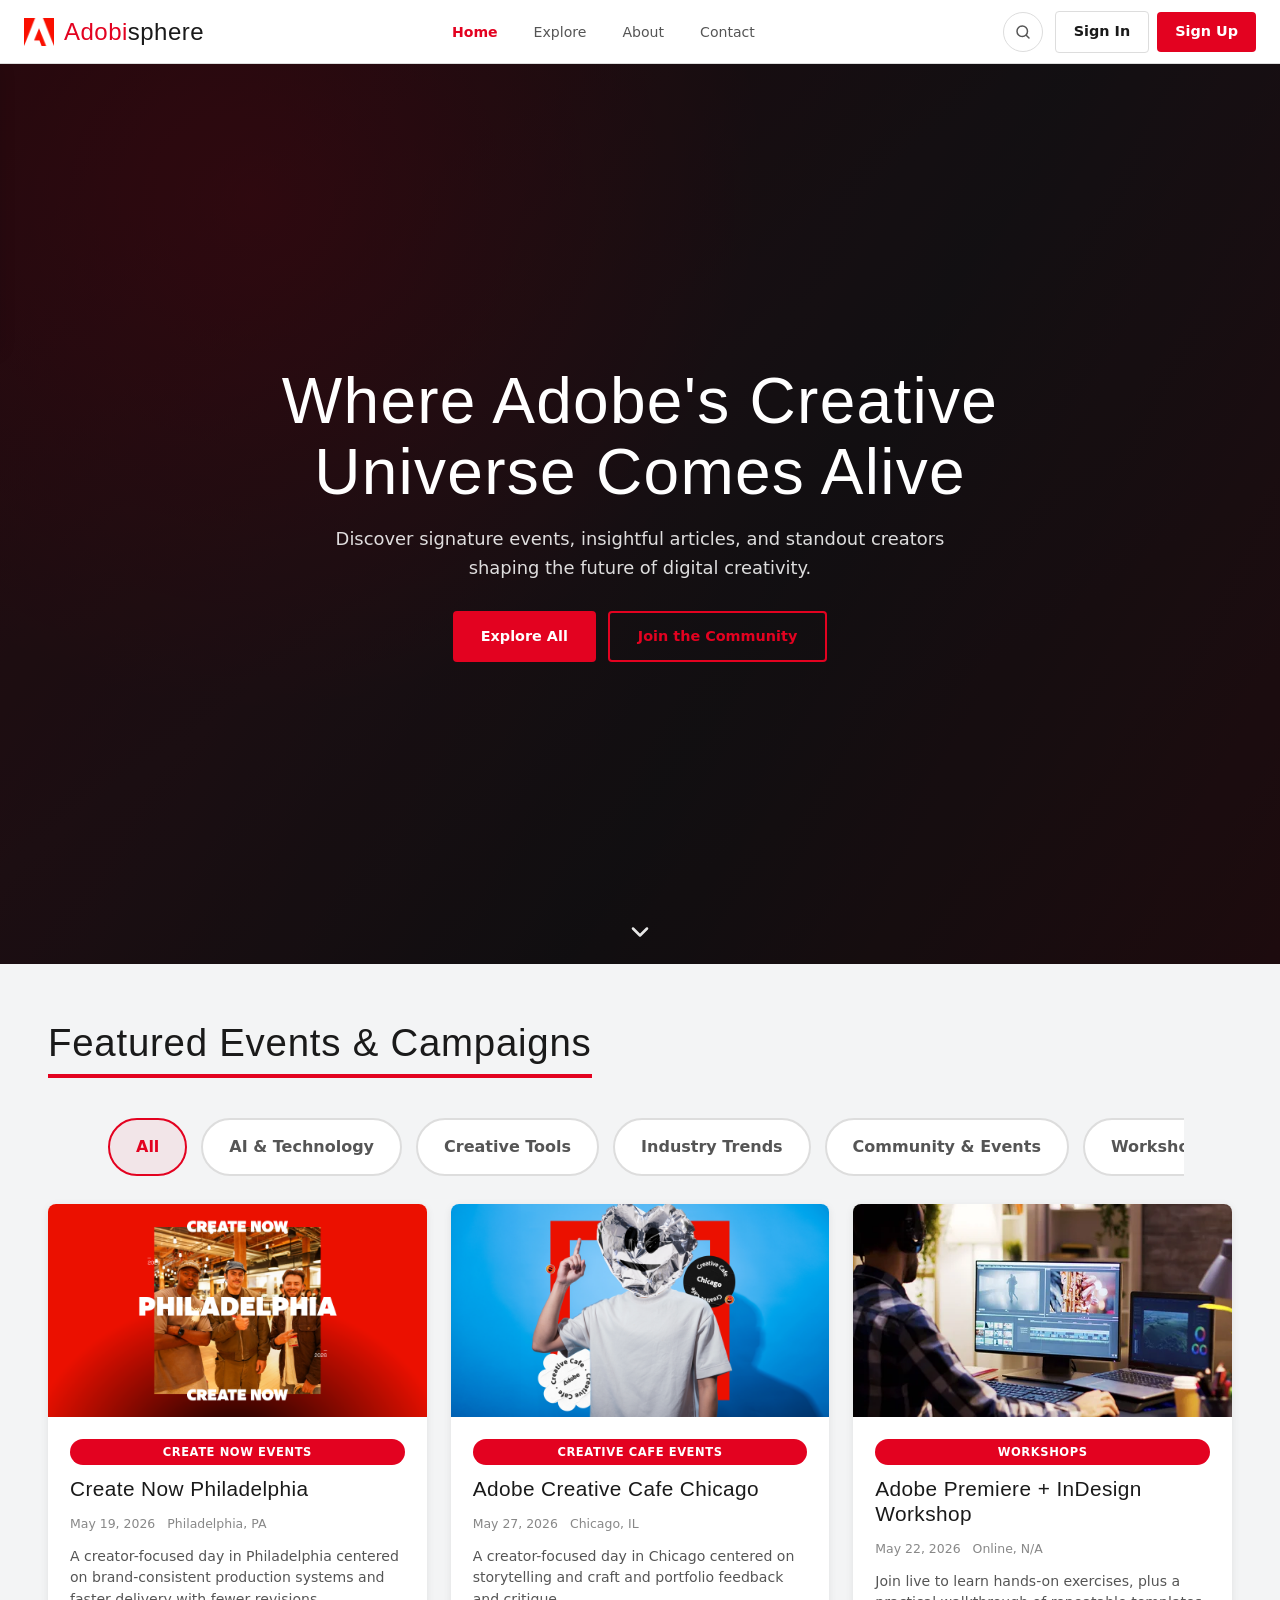
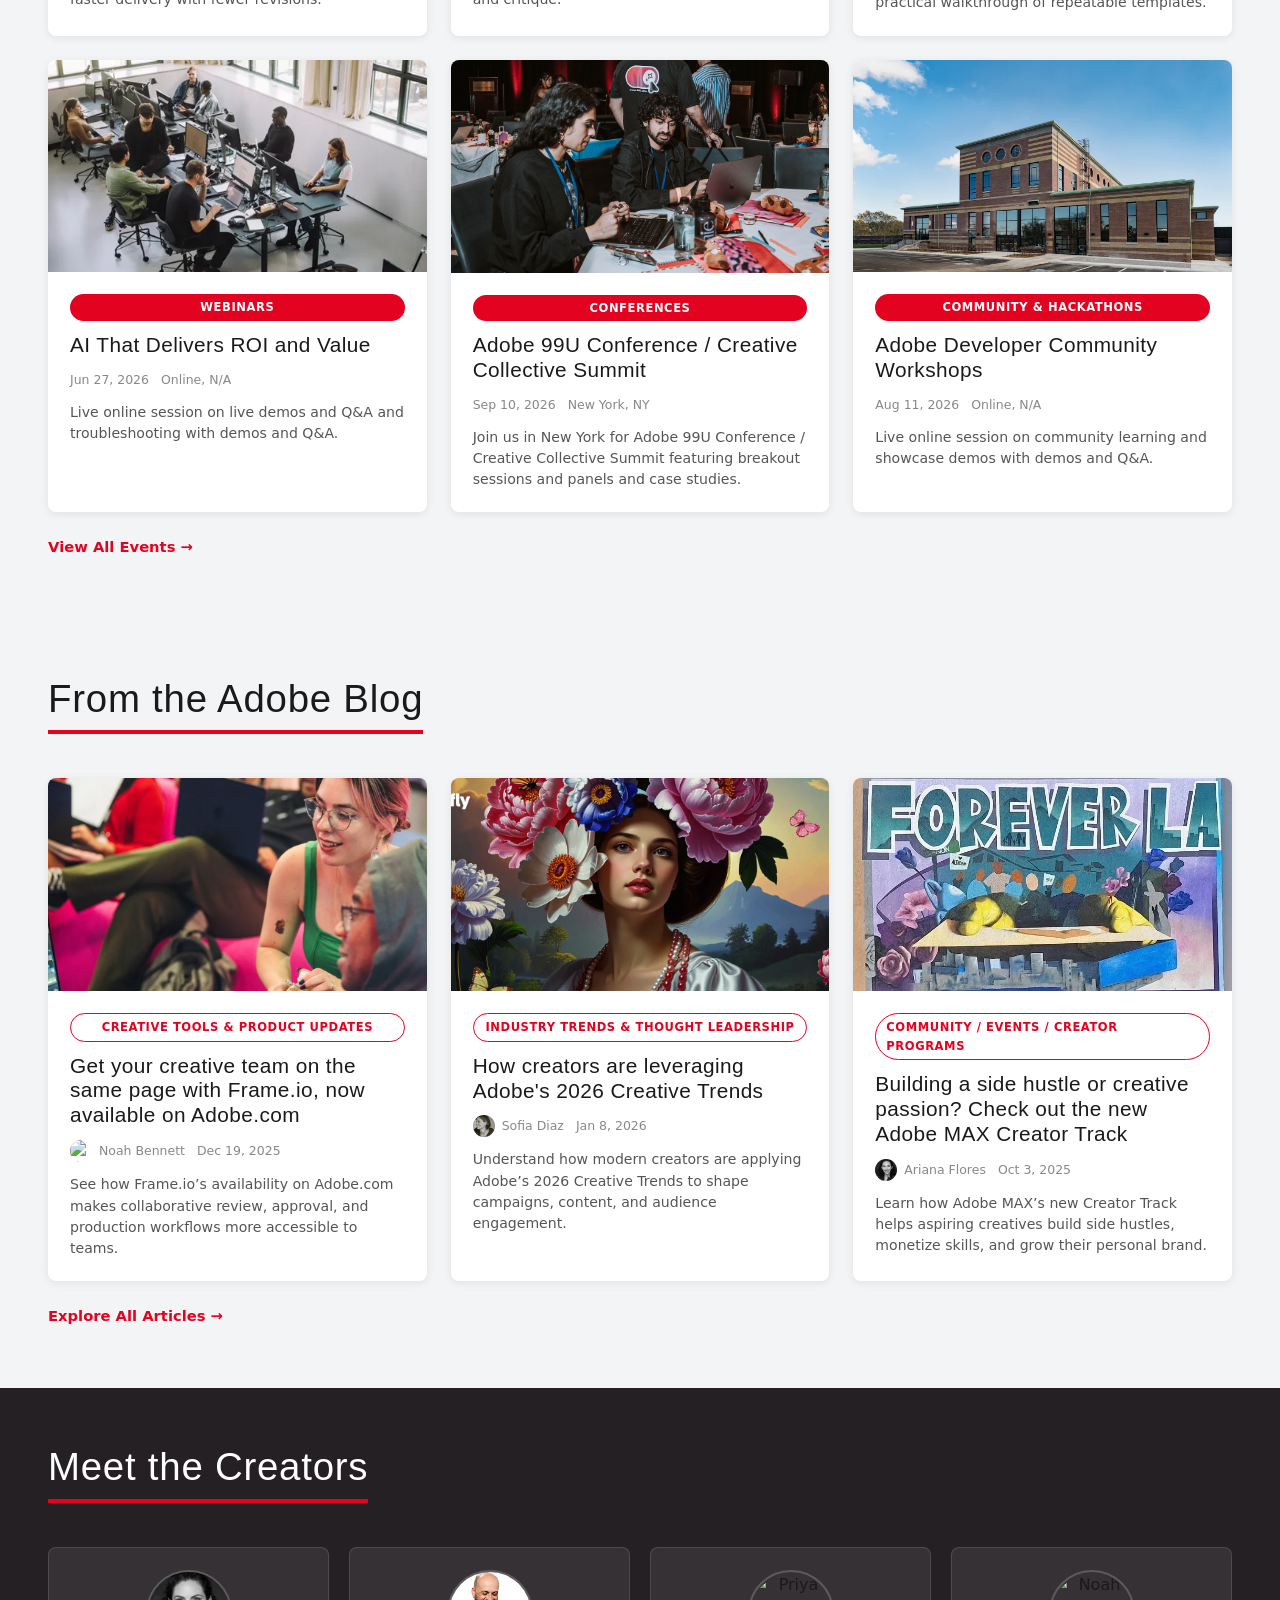
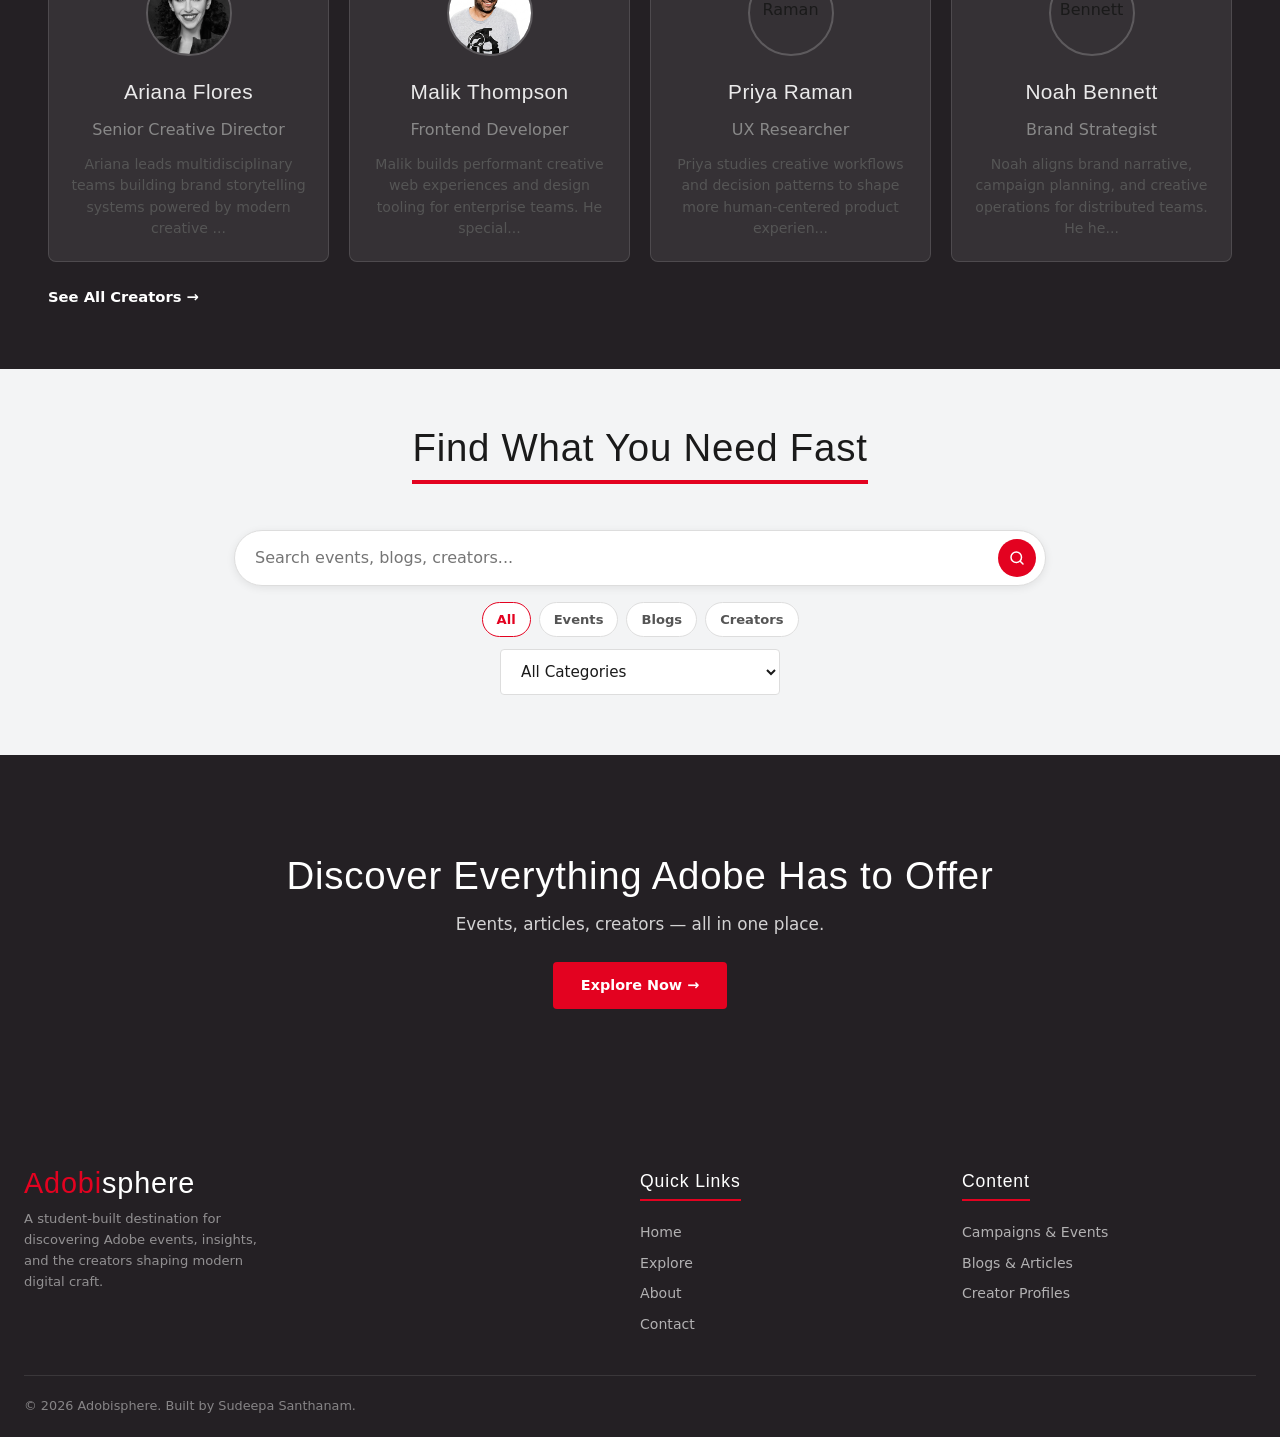
==== index.html @ 086d8c2f "Initial commit: add complete AdobiSphere project with all source files, assets, and configurations" ====
<!DOCTYPE html>
<html lang="en">
<head>
  <meta charset="UTF-8">
  <meta name="viewport" content="width=device-width, initial-scale=1.0">
  <meta name="description" content="Discover events, blogs, and creators across Adobe's creative ecosystem with Adobisphere.">
  <title>Adobisphere — Creative Experience Platform</title>
  <link rel="stylesheet" href="css/global.css">
  <link rel="stylesheet" href="css/navbar.css">
  <link rel="stylesheet" href="css/footer.css">
  <link rel="stylesheet" href="css/home.css">
</head>
<body>
  <div id="navbar-root"></div>

  <main>
    <section id="hero">
      <video class="hero__video" autoplay muted loop playsinline>
        <source src="assets/videos/home-hero-background.mp4" type="video/mp4">
      </video>
      <div class="hero__gradient" aria-hidden="true"></div>
      <div class="hero__overlay" aria-hidden="true"></div>
      <div class="hero__content container reveal">
        <h1>Where Adobe's Creative Universe Comes Alive</h1>
        <p>Discover signature events, insightful articles, and standout creators shaping the future of digital creativity.</p>
        <div class="hero__actions">
          <a class="btn btn-primary" href="/pages/explore.html">Explore All</a>
          <a class="btn btn-secondary" id="join-community-btn" href="/pages/signup.html">Join the Community</a>
        </div>
      </div>
      <a class="hero__scroll-indicator" href="#featured-events" aria-label="Scroll to featured events">
        <svg width="28" height="28" viewBox="0 0 24 24" fill="none" xmlns="http://www.w3.org/2000/svg" aria-hidden="true">
          <path d="M6 9L12 15L18 9" stroke="currentColor" stroke-width="2.2" stroke-linecap="round" stroke-linejoin="round"></path>
        </svg>
      </a>
    </section>

    <section id="featured-events" class="section reveal">
      <div class="container">
        <h2 class="section-heading">Featured Events & Campaigns</h2>
          <section id="category-filter" class="section reveal">
            <div class="container">
              <div class="category-marquee" role="region" aria-label="Category quick filter">
                <div class="category-marquee__track">
                  <div class="category-pills" role="tablist">
                    <button type="button" class="category-pill active" data-category="All">All</button>
                    <button type="button" class="category-pill" data-category="AI & Technology">AI & Technology</button>
                    <button type="button" class="category-pill" data-category="Creative Tools">Creative Tools</button>
                    <button type="button" class="category-pill" data-category="Industry Trends">Industry Trends</button>
                    <button type="button" class="category-pill" data-category="Community & Events">Community & Events</button>
                    <button type="button" class="category-pill" data-category="Workshops">Workshops</button>
                    <button type="button" class="category-pill" data-category="Webinars">Webinars</button>
                    <button type="button" class="category-pill" data-category="Conferences">Conferences</button>
                  </div>
                </div>
              </div>
            </div>
          </section>
        <div class="events-grid grid-3" id="featured-events-grid"></div>
        <div class="section-link-wrap">
          <a class="section-link" href="/pages/explore.html?tab=events">View All Events →</a>
        </div>
      </div>
    </section>

    <section id="featured-blogs" class="section reveal">
      <div class="container">
        <h2 class="section-heading">From the Adobe Blog</h2>
        <div class="blogs-grid grid-3" id="featured-blogs-grid"></div>
        <div class="section-link-wrap">
          <a class="section-link" href="/pages/explore.html?tab=blogs">Explore All Articles →</a>
        </div>
      </div>
    </section>

    <section id="featured-creators" class="section reveal">
      <div class="container">
        <h2 class="section-heading">Meet the Creators</h2>
        <div class="creators-grid grid-4" id="featured-creators-grid"></div>
        <div class="section-link-wrap">
          <a class="section-link" href="/pages/explore.html?tab=creators">See All Creators →</a>
        </div>
      </div>
    </section>

    <section id="search-section" class="section reveal">
      <div class="container search-section__inner">
        <h2 class="section-heading">Find What You Need Fast</h2>
        <div class="search-input-wrap">
          <input type="text" id="home-search" class="form-input" placeholder="Search events, blogs, creators..." aria-label="Search events blogs creators">
          <button type="button" id="home-search-btn" class="search-submit" aria-label="Search">
            <svg width="18" height="18" viewBox="0 0 24 24" fill="none" xmlns="http://www.w3.org/2000/svg" aria-hidden="true">
              <circle cx="11" cy="11" r="7" stroke="currentColor" stroke-width="2"></circle>
              <path d="M20 20L16.65 16.65" stroke="currentColor" stroke-width="2" stroke-linecap="round"></path>
            </svg>
          </button>
        </div>
        <div class="search-filters" role="group" aria-label="Search type filter">
          <button type="button" class="search-chip active" data-type="all">All</button>
          <button type="button" class="search-chip" data-type="events">Events</button>
          <button type="button" class="search-chip" data-type="blogs">Blogs</button>
          <button type="button" class="search-chip" data-type="creators">Creators</button>
        </div>
        <div class="search-category-wrap">
          <label for="home-category" class="sr-only">Category</label>
          <select id="home-category" class="form-input">
            <option value="">All Categories</option>
            <option value="AI & Technology">AI & Technology</option>
            <option value="Creative Tools">Creative Tools</option>
            <option value="Industry Trends">Industry Trends</option>
            <option value="Community & Events">Community & Events</option>
            <option value="Workshops">Workshops</option>
            <option value="Webinars">Webinars</option>
            <option value="Conferences">Conferences</option>
          </select>
        </div>
      </div>
    </section>

    <section id="cta-banner" class="reveal">
      <div class="container cta-banner__inner">
        <h2>Discover Everything Adobe Has to Offer</h2>
        <p>Events, articles, creators — all in one place.</p>
        <a class="btn btn-primary" href="/pages/explore.html">Explore Now →</a>
      </div>
    </section>
  </main>

  <div id="footer-root"></div>

  <div id="toast-container"></div>

  <script src="js/utils.js"></script>
  <script src="js/storage.js"></script>
  <script src="js/router.js"></script>
  <script src="js/auth.js"></script>
  <script src="js/navbar.js"></script>
  <script src="js/partials.js"></script>
  <script src="js/home.js"></script>
</body>
</html>
---- css/global.css ----
:root {
  --red-primary: #E30220;
  --red-deep: #BF0000;
  --bg-dark: #242024;
  --neutral-light: #DDDDDD;
  --bg-off-white: #F3F4F5;
  --white: #FFFFFF;
  --text-primary: #1A1A1A;
  --text-secondary: #555555;
  --text-muted: #888888;
  --shadow-sm: 0 2px 8px rgba(0, 0, 0, 0.08);
  --shadow-md: 0 4px 16px rgba(0, 0, 0, 0.12);
  --shadow-lg: 0 8px 32px rgba(0, 0, 0, 0.18);
  --radius-sm: 4px;
  --radius-md: 8px;
  --radius-lg: 16px;
  --radius-full: 9999px;
  --transition-fast: 150ms ease;
  --transition-base: 200ms ease;
  --transition-slow: 350ms ease;
  --max-width: 1280px;
  --section-padding: 60px 24px;
  --font-sans: system-ui, -apple-system, "Segoe UI", Roboto, Arial, "Noto Sans", "Helvetica Neue", sans-serif;
  --font-display: Impact, Haettenschweiler, "Arial Narrow Bold", "Segoe UI", Arial, sans-serif;
}

*,
*::before,
*::after {
  box-sizing: border-box;
}

* {
  margin: 0;
  padding: 0;
}

html,
body {
  min-height: 100%;
}

html {
  -webkit-text-size-adjust: 100%;
  text-size-adjust: 100%;
  scroll-behavior: smooth;
}

body {
  font-family: var(--font-sans);
  font-size: 16px;
  line-height: 1.6;
  color: var(--text-primary);
  background: var(--bg-off-white);
  text-rendering: optimizeLegibility;
  -webkit-font-smoothing: antialiased;
  -moz-osx-font-smoothing: grayscale;
  animation: pageReveal 0.4s ease-out 0.1s both;
}

@keyframes pageReveal {
  from { opacity: 0; }
  to   { opacity: 1; }
}

#navbar-root:empty,
#footer-root:empty {
  min-height: 0;
  overflow: hidden;
}

img,
picture,
video,
canvas,
svg {
  display: block;
  max-width: 100%;
}

img {
  height: auto;
}

input,
button,
textarea,
select {
  font: inherit;
  color: inherit;
}

button {
  background: none;
}

a {
  color: inherit;
  text-decoration: none;
}

ul,
ol {
  list-style: none;
}

table {
  border-collapse: collapse;
  border-spacing: 0;
}

h1,
h2,
h3,
h4,
h5,
h6 {
  font-family: var(--font-display);
  letter-spacing: 0.02em;
  line-height: 1.1;
  font-weight: 400;
}

h1 {
  font-size: clamp(2.5rem, 5vw, 4.5rem);
}

h2 {
  font-size: clamp(1.8rem, 3vw, 2.8rem);
}

h3 {
  font-size: clamp(1.3rem, 2vw, 1.8rem);
}

h4 {
  font-size: 1.2rem;
}

p {
  font-family: var(--font-sans);
}

.container {
  width: 100%;
  max-width: var(--max-width);
  margin-left: auto;
  margin-right: auto;
  padding-left: 24px;
  padding-right: 24px;
}

.section {
  padding: var(--section-padding);
}

.section-heading {
  display: inline-block;
  margin-bottom: 28px;
  padding-bottom: 12px;
  border-bottom: 4px solid var(--red-primary);
  line-height: 1;
}

.section-heading::after {
  content: "";
  display: block;
  width: 48px;
  height: 0;
}

.sr-only {
  position: absolute;
  width: 1px;
  height: 1px;
  padding: 0;
  margin: -1px;
  overflow: hidden;
  clip: rect(0, 0, 0, 0);
  white-space: nowrap;
  border: 0;
}

.text-red {
  color: var(--red-primary);
}

.text-muted {
  color: var(--text-muted);
}

.badge {
  display: inline-flex;
  align-items: center;
  justify-content: center;
  font-family: var(--font-sans);
  font-size: 0.72rem;
  font-weight: 600;
  letter-spacing: 0.05em;
  text-transform: uppercase;
  padding: 4px 10px;
  border-radius: var(--radius-full);
  background: var(--red-primary);
  color: var(--white);
}

.badge--outline {
  background: transparent;
  color: var(--red-primary);
  border: 1.5px solid var(--red-primary);
}

.blog-author-inline {
  display: inline-flex;
  align-items: center;
  gap: 7px;
}

.blog-author-inline img {
  width: 22px;
  height: 22px;
  border-radius: var(--radius-full);
  object-fit: cover;
  flex-shrink: 0;
}

.btn {
  display: inline-flex;
  align-items: center;
  gap: 8px;
  padding: 12px 28px;
  border-radius: var(--radius-sm);
  font-family: var(--font-sans);
  font-size: 0.9rem;
  font-weight: 600;
  cursor: pointer;
  transition: var(--transition-base);
  border: none;
  text-decoration: none;
  white-space: nowrap;
}

.btn-primary {
  background: var(--red-primary);
  color: var(--white);
}

.btn-primary:hover,
.btn-primary:focus-visible {
  background: var(--red-deep);
  transform: translateY(-1px);
}

.btn-secondary {
  background: transparent;
  color: var(--red-primary);
  border: 2px solid var(--red-primary);
}

.btn-secondary:hover,
.btn-secondary:focus-visible {
  background: var(--red-primary);
  color: var(--white);
}

.btn-ghost {
  background: transparent;
  color: var(--text-primary);
  border: 1.5px solid var(--neutral-light);
}

.btn-ghost:hover,
.btn-ghost:focus-visible {
  border-color: var(--red-primary);
  color: var(--red-primary);
}

.btn-dark {
  background: var(--bg-dark);
  color: var(--white);
}

.btn-dark:hover,
.btn-dark:focus-visible {
  background: #333;
}

.card {
  background: var(--white);
  border-radius: var(--radius-md);
  box-shadow: var(--shadow-sm);
  overflow: hidden;
  transition: var(--transition-base);
  display: flex;
  flex-direction: column;
  height: 100%;
  cursor: pointer;
  position: relative;
}

.card:hover {
  box-shadow: var(--shadow-md);
  transform: translateY(-4px);
}

.card__full-link {
  position: absolute;
  inset: 0;
  z-index: 1;
}

.card__body {
  position: relative;
  z-index: 2;
  pointer-events: none;
}

.card__body a,
.card__body button,
.card__body input,
.card__body select,
.card__body textarea {
  pointer-events: auto;
}

.card__image {
  position: relative;
  z-index: 0;
}

.card__image {
  width: 100%;
  aspect-ratio: 16 / 9;
  object-fit: cover;
  display: block;
}

.card__body {
  padding: 22px;
  display: flex;
  flex-direction: column;
  flex: 1;
  gap: 12px;
}

.card__body p {
  margin: 0;
}

.card__title {
  font-family: var(--font-display);
  font-size: 1.3rem;
  color: var(--text-primary);
  margin: 0;
  line-height: 1.2;
}

.card__excerpt {
  font-size: 0.88rem;
  color: var(--text-secondary);
  line-height: 1.5;
  margin: 0;
}

.card__meta {
  display: flex;
  gap: 12px;
  row-gap: 4px;
  flex-wrap: wrap;
  align-items: center;
  font-size: 0.78rem;
  color: var(--text-muted);
  margin: 0;
}

.card__cta {
  margin-top: auto;
  align-self: flex-start;
  display: inline-flex;
}

.card__actions {
  position: relative;
  z-index: 10;
  pointer-events: auto;
  margin-top: auto;
  padding-top: 12px;
  display: flex;
  gap: 10px;
  flex-wrap: wrap;
}

.creator-card {
  text-align: center;
}

.creator-avatar {
  width: 84px;
  height: 84px;
  border-radius: var(--radius-full);
  object-fit: cover;
  margin: 0 auto 10px;
  display: block;
}

.creator-card .card__cta {
  align-self: center;
}

.empty-state {
  grid-column: 1 / -1;
  text-align: center;
  background: var(--white);
  border-radius: var(--radius-md);
  border: 1px solid var(--neutral-light);
  padding: 32px 20px;
  color: var(--text-secondary);
}

.grid-3 {
  display: grid;
  grid-template-columns: repeat(3, minmax(0, 1fr));
  gap: 24px;
}

.grid-2 {
  display: grid;
  grid-template-columns: repeat(2, minmax(0, 1fr));
  gap: 24px;
}

.grid-4 {
  display: grid;
  grid-template-columns: repeat(4, minmax(0, 1fr));
  gap: 20px;
}

.login-wrapper,
.signup-wrapper {
  max-width: 600px;
  margin: 0 auto;
  padding: 60px 24px;
}

.login-brand-header,
.signup-brand-header {
  text-align: center;
  margin-bottom: 40px;
}

.brand-wordmark {
  font-family: var(--font-display);
  font-size: 2.1rem;
  letter-spacing: 0.02em;
  margin-bottom: 14px;
}

.brand-adobe {
  color: var(--red-primary);
  margin-right: 6px;
}

.brand-ecosystem {
  color: var(--text-primary);
}

.login-brand-header h1,
.signup-brand-header h1 {
  font-family: var(--font-display);
  font-size: 2.8rem;
  text-align: center;
  margin-bottom: 8px;
}

#login-form,
#signup-form {
  background: var(--white);
  border-radius: var(--radius-lg);
  border: 1px solid var(--neutral-light);
  box-shadow: var(--shadow-sm);
  padding: 30px;
}

.login-wrapper .form-group,
.signup-wrapper .form-group {
  margin-bottom: 16px;
}

.password-wrap {
  position: relative;
}

.password-wrap .form-input {
  padding-right: 44px;
}

input[type="password"]::-ms-reveal,
input[type="password"]::-ms-clear {
  display: none;
}

#toggle-password,
.toggle-password {
  position: absolute;
  right: 12px;
  top: 42px;
  transform: translateY(-50%);
  background: none;
  border: none;
  cursor: pointer;
  color: var(--text-muted);
  padding: 0;
}

#toggle-password:hover,
.toggle-password:hover {
  color: var(--red-primary);
}

#login-error,
#signup-error {
  display: none;
  padding: 12px 16px;
  background: #fef2f2;
  border: 1px solid #fca5a5;
  color: #dc2626;
  border-radius: var(--radius-sm);
  font-size: 0.88rem;
  margin-bottom: 16px;
}

#login-form .form-input.error,
#signup-form .form-input.error {
  border-color: #dc2626;
  box-shadow: 0 0 0 3px rgba(220, 38, 38, 0.12);
}

.login-bottom-link,
.signup-bottom-link {
  font-size: 0.88rem;
  text-align: center;
  margin-top: 20px;
  color: var(--text-secondary);
}

.login-bottom-link a,
.signup-bottom-link a {
  color: var(--red-primary);
  font-weight: 600;
  text-decoration: none;
}

#login-loading,
#signup-loading {
  position: fixed;
  inset: 0;
  background: rgba(255, 255, 255, 0.7);
  display: none;
  align-items: center;
  justify-content: center;
  z-index: 9999;
}

.spinner {
  width: 48px;
  height: 48px;
  border: 4px solid #f3f4f6;
  border-top: 4px solid var(--red-primary);
  border-radius: 50%;
  animation: spin 0.9s linear infinite;
}

@keyframes spin {
  to {
    transform: rotate(360deg);
  }
}

.form-group {
  margin-bottom: 20px;
}

.form-label {
  display: block;
  font-size: 0.88rem;
  font-weight: 600;
  color: var(--text-primary);
  margin-bottom: 6px;
}

.form-input {
  width: 100%;
  padding: 12px 16px;
  border: 1.5px solid var(--neutral-light);
  border-radius: var(--radius-sm);
  font-family: var(--font-sans);
  font-size: 0.95rem;
  background: var(--white);
  transition: border-color var(--transition-fast);
  outline: none;
}

.form-input:focus {
  border-color: var(--red-primary);
  box-shadow: 0 0 0 3px rgba(227, 2, 32, 0.1);
}

.form-input.error {
  border-color: #dc2626;
}

.form-error {
  display: block;
  font-size: 0.8rem;
  color: #dc2626;
  margin-top: 4px;
}

.form-success {
  font-size: 0.8rem;
  color: #16a34a;
  margin-top: 4px;
}

#toast-container {
  position: fixed;
  bottom: 24px;
  right: 24px;
  z-index: 9999;
  display: flex;
  flex-direction: column;
  align-items: flex-end;
  gap: 12px;
  pointer-events: none;
}

.toast {
  position: relative;
  padding: 14px 20px;
  border-radius: var(--radius-md);
  font-size: 0.9rem;
  font-weight: 500;
  box-shadow: var(--shadow-lg);
  opacity: 0;
  transform: translateY(20px);
  transition: all 300ms ease;
  pointer-events: auto;
  max-width: 360px;
}

.toast.show {
  opacity: 1;
  transform: translateY(0);
  pointer-events: auto;
}

.toast-success {
  background: #16a34a;
  color: var(--white);
}

.toast-error {
  background: #dc2626;
  color: var(--white);
}

.toast-info {
  background: var(--bg-dark);
  color: var(--white);
}

.modal-overlay {
  position: fixed;
  inset: 0;
  background: rgba(0, 0, 0, 0.6);
  z-index: 1000;
  display: flex;
  align-items: center;
  justify-content: center;
  opacity: 0;
  pointer-events: none;
  transition: opacity var(--transition-base);
}

.modal-overlay.open {
  opacity: 1;
  pointer-events: auto;
}

.modal-box {
  position: relative;
  background: var(--white);
  border-radius: var(--radius-lg);
  padding: 40px;
  max-width: 540px;
  width: 90%;
  max-height: 90vh;
  overflow-y: auto;
  transform: translateY(30px);
  transition: transform var(--transition-base);
}

.modal-overlay.open .modal-box {
  transform: translateY(0);
}

.modal-close {
  position: absolute;
  top: 16px;
  right: 16px;
  background: none;
  border: none;
  font-size: 1.5rem;
  cursor: pointer;
  color: var(--text-muted);
}

::-webkit-scrollbar {
  width: 4px;
  height: 4px;
}

::-webkit-scrollbar-track {
  background: transparent;
}

::-webkit-scrollbar-thumb {
  background: var(--red-primary);
  border-radius: var(--radius-full);
}

::selection {
  background: var(--red-primary);
  color: var(--white);
}

@keyframes fadeInUp {
  from {
    opacity: 0;
    transform: translateY(24px);
  }

  to {
    opacity: 1;
    transform: translateY(0);
  }
}

@keyframes fadeIn {
  from {
    opacity: 0;
  }

  to {
    opacity: 1;
  }
}

@keyframes pulse {

  0%,
  100% {
    transform: scale(1);
  }

  50% {
    transform: scale(1.08);
  }
}

.animate-fadeInUp {
  animation: fadeInUp 0.5s ease forwards;
}

.animate-fadeIn {
  animation: fadeIn 0.4s ease forwards;
}

.reveal {
  opacity: 0;
  transform: translateY(16px);
  transition: opacity 0.4s ease, transform 0.4s ease;
}

.reveal.visible {
  opacity: 1;
  transform: none;
}

@media (max-width: 768px) {
  .section {
    padding: 10px 20px;
  }

  .container {
    padding-left: 20px;
    padding-right: 20px;
  }

  .grid-3,
  .grid-4,
  .grid-2 {
    grid-template-columns: repeat(2, minmax(0, 1fr));
  }

  .modal-box {
    padding: 28px;
  }
}

@media (max-width: 480px) {

  .grid-3,
  .grid-4,
  .grid-2 {
    grid-template-columns: 1fr;
  }

  .btn {
    padding: 11px 20px;
  }

  #toast-container {
    left: 16px;
    right: 16px;
    bottom: 16px;
    align-items: stretch;
  }

  .toast {
    max-width: none;
  }
}

img[src=" "],
img:not([src]) {
  color: transparent;
  background-color: var(--neutral-light);
  position: relative;
  min-height: 120px;
  width: 100%;
}

img[src=""]::before,
img:not([src])::before {
  content: " ";
  position: absolute;
  inset: 0;
  background-color: var(--neutral-light);
}

.creator-avatar[src=""],
.creator-avatar:not([src]) {
  border-radius: var(--radius-full);
}
---- css/navbar.css ----
.navbar {
  position: fixed;
  top: 0;
  left: 0;
  right: 0;
  width: 100%;
  z-index: 900;
  height: 64px;
  background: var(--white);
  border-bottom: 1px solid var(--neutral-light);
  transition: box-shadow var(--transition-base);
}

#navbar-root {
  height: 64px;
}

.navbar.scrolled {
  box-shadow: var(--shadow-sm);
}

.navbar__inner {
  width: 100%;
  max-width: var(--max-width);
  height: 64px;
  margin: 0 auto;
  padding: 0 24px;
  display: flex;
  align-items: center;
  justify-content: space-between;
  gap: 20px;
}

.navbar__logo {
  display: inline-flex;
  align-items: center;
  gap: 10px;
  white-space: nowrap;
  color: var(--text-primary);
  font-family: var(--font-display);
  font-size: 1.5rem;
  letter-spacing: 0.02em;
  text-decoration: none;
}

.navbar__logo img {
  width: 30px;
  height: 30px;
  object-fit: contain;
}

.navbar__logo .adobe {
  color: var(--red-primary);
}

.navbar__links {
  display: inline-flex;
  align-items: center;
  justify-content: center;
  gap: 4px;
  flex: 1;
}

.navbar__links a {
  display: inline-flex;
  align-items: center;
  justify-content: center;
  padding: 8px 16px;
  border-radius: var(--radius-sm);
  font-family: var(--font-sans);
  font-size: 0.88rem;
  font-weight: 500;
  color: var(--text-secondary);
  text-decoration: none;
  transition: color var(--transition-fast), background var(--transition-fast);
}

.navbar__links a:hover {
  color: var(--red-primary);
}

.navbar__links a.active,
.navbar__links a[aria-current="page"] {
  color: var(--red-primary);
  font-weight: 700;
}

.navbar__actions {
  display: inline-flex;
  align-items: center;
  justify-content: flex-end;
  gap: 12px;
  position: relative;
}

.navbar__search-btn {
  width: 40px;
  height: 40px;
  border-radius: var(--radius-full);
  border: 1.5px solid var(--neutral-light);
  display: inline-flex;
  align-items: center;
  justify-content: center;
  color: var(--text-secondary);
  background: var(--white);
  cursor: pointer;
  transition: border-color var(--transition-fast), color var(--transition-fast);
}

.navbar__search-btn:hover {
  border-color: var(--red-primary);
  color: var(--red-primary);
}

.navbar__auth {
  display: inline-flex;
  align-items: center;
  gap: 8px;
}

.navbar__auth .btn-ghost,
.navbar__auth .btn-primary {
  padding: 8px 18px;
}

.navbar__user {
  position: relative;
}

.navbar__avatar {
  width: 36px;
  height: 36px;
  border-radius: var(--radius-full);
  object-fit: cover;
  cursor: pointer;
  border: 2px solid transparent;
  transition: border-color var(--transition-fast);
}

.navbar__avatar:hover {
  border-color: var(--red-primary);
}

.navbar__dropdown {
  position: absolute;
  top: 48px;
  right: 0;
  min-width: 180px;
  padding: 8px 0;
  background: var(--white);
  border-radius: var(--radius-md);
  box-shadow: var(--shadow-md);
  display: none;
}

.navbar__dropdown.open {
  display: block;
}

.navbar__dropdown a {
  display: block;
  padding: 10px 16px;
  font-size: 0.88rem;
  color: var(--text-primary);
  text-decoration: none;
  transition: background var(--transition-fast), color var(--transition-fast);
}

.navbar__dropdown a:hover {
  background: var(--bg-off-white);
  color: var(--red-primary);
}

.navbar__toggle {
  width: 28px;
  height: 28px;
  position: relative;
  display: none;
  border: 0;
  background: transparent;
  color: var(--text-primary);
  cursor: pointer;
}

.navbar__toggle span,
.navbar__toggle::before,
.navbar__toggle::after {
  content: "";
  position: absolute;
  left: 3px;
  width: 22px;
  height: 2px;
  background: currentColor;
  border-radius: 2px;
  transition: transform var(--transition-base), opacity var(--transition-base), top var(--transition-base);
}

.navbar__toggle span {
  top: 13px;
}

.navbar__toggle::before {
  top: 7px;
}

.navbar__toggle::after {
  top: 19px;
}

.navbar__toggle.open span {
  opacity: 0;
}

.navbar__toggle.open::before {
  top: 13px;
  transform: rotate(45deg);
}

.navbar__toggle.open::after {
  top: 13px;
  transform: rotate(-45deg);
}

.navbar__drawer {
  position: fixed;
  top: 64px;
  left: 0;
  width: 100%;
  background: var(--white);
  padding: 16px 24px;
  box-shadow: var(--shadow-md);
  transform: translateX(-100%);
  transition: transform 300ms ease;
  z-index: 899;
}

.navbar__drawer.open {
  transform: translateX(0);
}

.navbar__drawer .navbar__links {
  display: flex;
  flex-direction: column;
  align-items: stretch;
  gap: 4px;
}

.navbar__drawer .navbar__links a {
  justify-content: flex-start;
}

@media (max-width: 768px) {
  .navbar__inner {
    padding: 0 16px;
  }

  .navbar__links,
  .navbar__actions {
    display: none;
  }

  .navbar__toggle {
    display: inline-flex;
    align-items: center;
    justify-content: center;
    margin-left: auto;
  }
}
---- css/footer.css ----
.footer {
  background: var(--bg-dark);
  color: var(--white);
  padding: 60px 0 0;
}

.footer__grid {
  display: grid;
  grid-template-columns: 2fr 1fr 1fr;
  gap: 28px;
}

.footer__col {
  min-width: 0;
}

.footer__heading {
  display: inline-block;
  font-family: var(--font-display);
  font-size: 1.1rem;
  letter-spacing: 0.05em;
  color: var(--white);
  margin-bottom: 16px;
  padding-bottom: 8px;
  border-bottom: 2px solid var(--red-primary);
}

.footer__logo {
  font-family: var(--font-display);
  font-size: 1.8rem;
  letter-spacing: 0.03em;
  line-height: 1;
  margin-bottom: 10px;
}

.footer__logo .adobe {
  color: var(--red-primary);
}

.footer__logo .ecosystem {
  color: var(--white);
}

.footer__tagline {
  color: rgba(255, 255, 255, 0.5);
  font-size: 0.82rem;
  line-height: 1.6;
  max-width: 28ch;
}

.footer__links a {
  display: block;
  padding: 4px 0;
  font-size: 0.88rem;
  color: rgba(255, 255, 255, 0.65);
  text-decoration: none;
  transition: color var(--transition-fast), padding-left var(--transition-fast);
}

.footer__links a:hover {
  color: var(--white);
  padding-left: 4px;
}

.footer__socials {
  display: flex;
  align-items: center;
  gap: 12px;
  margin-top: 16px;
}

.footer__socials a {
  width: 36px;
  height: 36px;
  border-radius: var(--radius-full);
  border: 1.5px solid rgba(255, 255, 255, 0.2);
  display: inline-flex;
  align-items: center;
  justify-content: center;
  color: rgba(255, 255, 255, 0.85);
  text-decoration: none;
  transition: color var(--transition-fast), border-color var(--transition-fast);
}

.footer__socials a:hover {
  border-color: var(--red-primary);
  color: var(--red-primary);
}

.footer__bottom {
  margin-top: 36px;
  border-top: 1px solid rgba(255, 255, 255, 0.1);
  padding: 20px 0;
  display: flex;
  justify-content: space-between;
  align-items: center;
  gap: 12px;
  font-size: 0.8rem;
  color: rgba(255, 255, 255, 0.45);
}

@media (max-width: 768px) {
  .footer__grid {
    grid-template-columns: repeat(2, minmax(0, 1fr));
  }

  .footer__bottom {
    flex-direction: column;
    align-items: flex-start;
  }
}

@media (max-width: 480px) {
  .footer {
    padding-top: 48px;
  }

  .footer__grid {
    grid-template-columns: 1fr;
    gap: 24px;
  }
}
---- css/home.css ----
#hero {
  position: relative;
  min-height: 100vh;
  display: flex;
  align-items: center;
  justify-content: center;
  overflow: hidden;
  background: linear-gradient(145deg, #1f1a1f 0%, #2b2329 45%, #1d1d1f 100%);
}

.hero__video {
  position: absolute;
  inset: 0;
  width: 100%;
  height: 100%;
  object-fit: cover;
  z-index: 1;
}

.hero__gradient {
  position: absolute;
  inset: 0;
  z-index: 2;
  background: radial-gradient(circle at 20% 15%, rgba(227, 2, 32, 0.25), transparent 40%),
    linear-gradient(120deg, rgba(227, 2, 32, 0.2) 0%, rgba(36, 32, 36, 0.2) 60%, rgba(227, 2, 32, 0.18) 100%);
  animation: heroShift 10s ease-in-out infinite alternate;
}

.hero__overlay {
  position: absolute;
  inset: 0;
  background: rgba(0, 0, 0, 0.55);
  z-index: 3;
}

.hero__content {
  position: relative;
  z-index: 4;
  text-align: center;
  color: var(--white);
  max-width: 920px;
}

.hero__content p {
  margin: 18px auto 28px;
  max-width: 680px;
  font-size: clamp(1rem, 1.4vw, 1.22rem);
  color: rgba(255, 255, 255, 0.86);
}

.hero__actions {
  display: inline-flex;
  gap: 12px;
  flex-wrap: wrap;
  justify-content: center;
}

.hero__scroll-indicator {
  position: absolute;
  bottom: 18px;
  left: 50%;
  transform: translateX(-50%);
  z-index: 4;
  color: var(--white);
  opacity: 0.9;
  animation: bounceChevron 1.7s ease-in-out infinite;
}

.events-grid,
.blogs-grid,
.creators-grid {
  margin-top: 16px;
}

.section-link-wrap {
  margin-top: 22px;
}

.section-link {
  font-weight: 600;
  font-size: 0.92rem;
  color: var(--red-primary);
}

.section-link:hover {
  color: var(--red-deep);
}

#category-filter.section {
  padding-top: 0;
  padding-bottom: 0;
}

.category-marquee {
  --marquee-duration: 28s;
  overflow: hidden;
  position: relative;
  padding: 8px 0;
}

.category-marquee__track {
  display: flex;
  width: max-content;
  will-change: transform;
  animation: homeMarquee var(--marquee-duration) linear infinite;
}

.category-marquee:hover .category-marquee__track,
.category-marquee:focus-within .category-marquee__track {
  animation-play-state: paused;
}

@keyframes homeMarquee {
  from { transform: translateX(0); }
  to { transform: translateX(-50%); }
}

@media (prefers-reduced-motion: reduce) {
  .category-marquee {
    overflow-x: auto;
  }

  .category-marquee__track {
    animation: none;
  }
}

.category-pills {
  display: flex;
  gap: 14px;
  padding: 4px 12px;
  scrollbar-width: none;
}

.category-pills::-webkit-scrollbar {
  display: none;
}

.category-pill {
  border: 2px solid var(--neutral-light);
  background: var(--white);
  color: var(--text-secondary);
  padding: 14px 26px;
  border-radius: var(--radius-full);
  white-space: nowrap;
  font-size: clamp(0.95rem, 1.25vw, 1.08rem);
  font-weight: 700;
  cursor: pointer;
  transition: all var(--transition-base);
}

.category-pill:hover,
.category-pill.active {
  border-color: var(--red-primary);
  background: rgba(227, 2, 32, 0.06);
  color: var(--red-primary);
}

.blog-author {
  display: inline-flex;
  align-items: center;
  gap: 8px;
}

.blog-author img {
  width: 24px;
  height: 24px;
  border-radius: var(--radius-full);
  object-fit: cover;
}

#featured-creators {
  background: var(--bg-dark);
}

#featured-creators .section-heading {
  color: var(--white);
  border-bottom-color: var(--red-primary);
}

#featured-creators .section-link {
  color: var(--white);
}

#featured-creators .section-link:hover {
  color: var(--neutral-light);
}

#featured-creators .card {
  background: rgba(255, 255, 255, 0.08);
  border: 1px solid rgba(255, 255, 255, 0.12);
  box-shadow: none;
}

#featured-creators .card:hover {
  box-shadow: var(--shadow-md);
}

#featured-creators .card__title,
#featured-creators .creator-designation,
#featured-creators .creator-bio,
#featured-creators .card__meta {
  color: rgba(255, 255, 255, 0.9);
}

/* Base creator card/avatar styles are in global.css.
   Keep featured-creators-specific overrides scoped here. */
#featured-creators .creator-avatar {
  width: 86px;
  height: 86px;
  border: 2px solid rgba(255, 255, 255, 0.2);
  margin: 0 auto 12px;
}

.creator-designation {
  font-size: 0.82rem;
  color: rgba(255, 255, 255, 0.75);
  margin-bottom: 10px;
}

.creator-bio {
  font-size: 0.86rem;
  line-height: 1.45;
  color: rgba(255, 255, 255, 0.8);
  margin-bottom: 12px;
}

.creator-stats {
  display: flex;
  justify-content: center;
  gap: 8px;
  margin-bottom: 14px;
  flex-wrap: wrap;
}

.creator-link {
  color: var(--white);
  font-size: 0.88rem;
  font-weight: 600;
}

.creator-link:hover {
  color: var(--neutral-light);
}

#search-section .search-section__inner {
  max-width: 860px;
  text-align: center;
}

.search-input-wrap {
  position: relative;
  margin: 18px auto 16px;
}

#home-search {
  height: 56px;
  border-radius: var(--radius-full);
  padding: 12px 54px 12px 20px;
  font-size: 1rem;
  box-shadow: var(--shadow-sm);
}

.search-submit {
  position: absolute;
  top: 50%;
  right: 10px;
  transform: translateY(-50%);
  width: 38px;
  height: 38px;
  border-radius: var(--radius-full);
  border: 0;
  background: var(--red-primary);
  color: var(--white);
  display: inline-flex;
  align-items: center;
  justify-content: center;
  cursor: pointer;
}

.search-submit:hover {
  background: var(--red-deep);
}

.search-filters {
  display: flex;
  justify-content: center;
  gap: 8px;
  flex-wrap: wrap;
  margin-bottom: 12px;
}

.search-chip {
  border: 1px solid var(--neutral-light);
  background: var(--white);
  color: var(--text-secondary);
  padding: 6px 14px;
  border-radius: var(--radius-full);
  font-size: 0.82rem;
  font-weight: 600;
  cursor: pointer;
}

.search-chip.active,
.search-chip:hover {
  color: var(--red-primary);
  border-color: var(--red-primary);
}

.search-category-wrap {
  max-width: 280px;
  margin: 0 auto;
}

#cta-banner {
  background: var(--bg-dark);
  color: var(--white);
  padding: 100px 24px;
}

.cta-banner__inner {
  text-align: center;
  max-width: 840px;
}

#cta-banner p {
  margin: 14px auto 24px;
  color: rgba(255, 255, 255, 0.8);
  font-size: 1.05rem;
}

#featured-creators .empty-state {
  background: rgba(255, 255, 255, 0.08);
  color: rgba(255, 255, 255, 0.84);
}

@keyframes bounceChevron {
  0%,
  100% {
    transform: translateX(-50%) translateY(0);
  }

  50% {
    transform: translateX(-50%) translateY(8px);
  }
}

@keyframes heroShift {
  from {
    opacity: 0.75;
  }

  to {
    opacity: 1;
  }
}

@media (max-width: 768px) {
  .hero__content p {
    font-size: 1rem;
  }

  #cta-banner {
    padding: 72px 20px;
  }
}
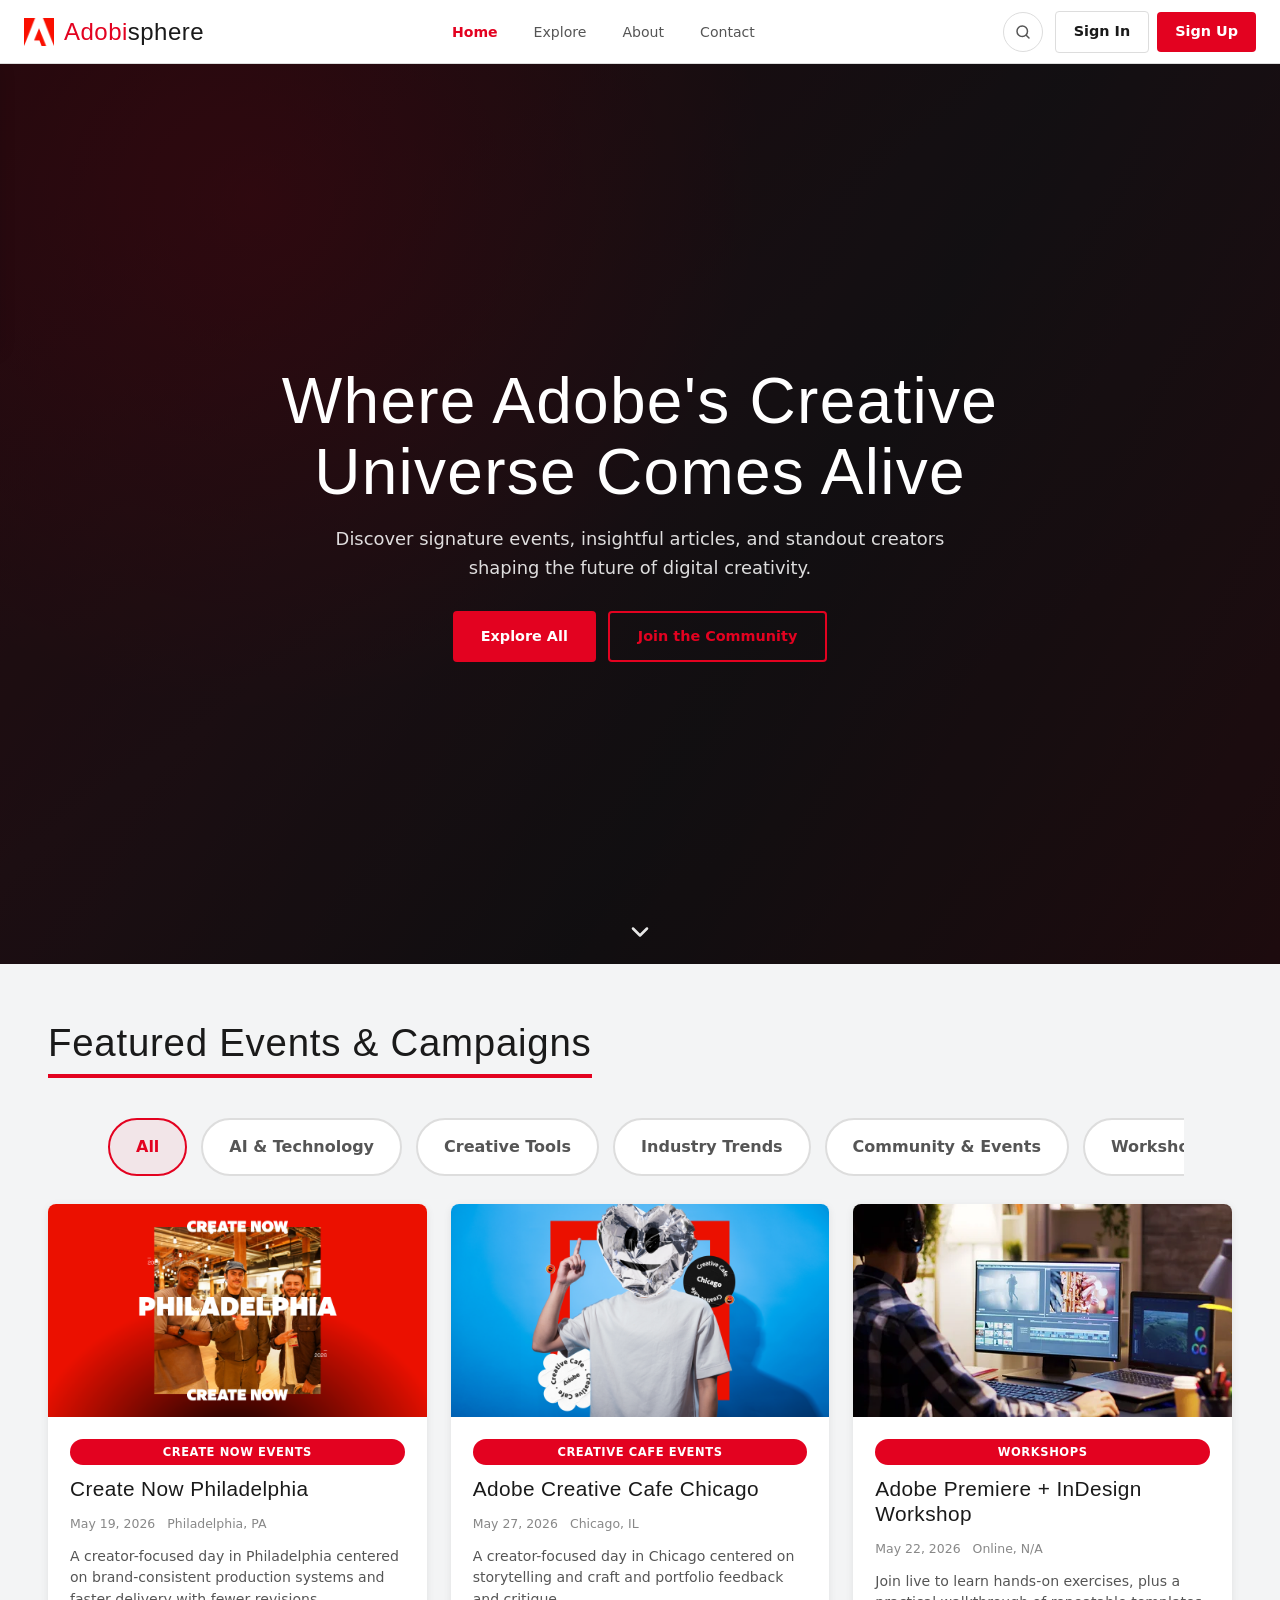
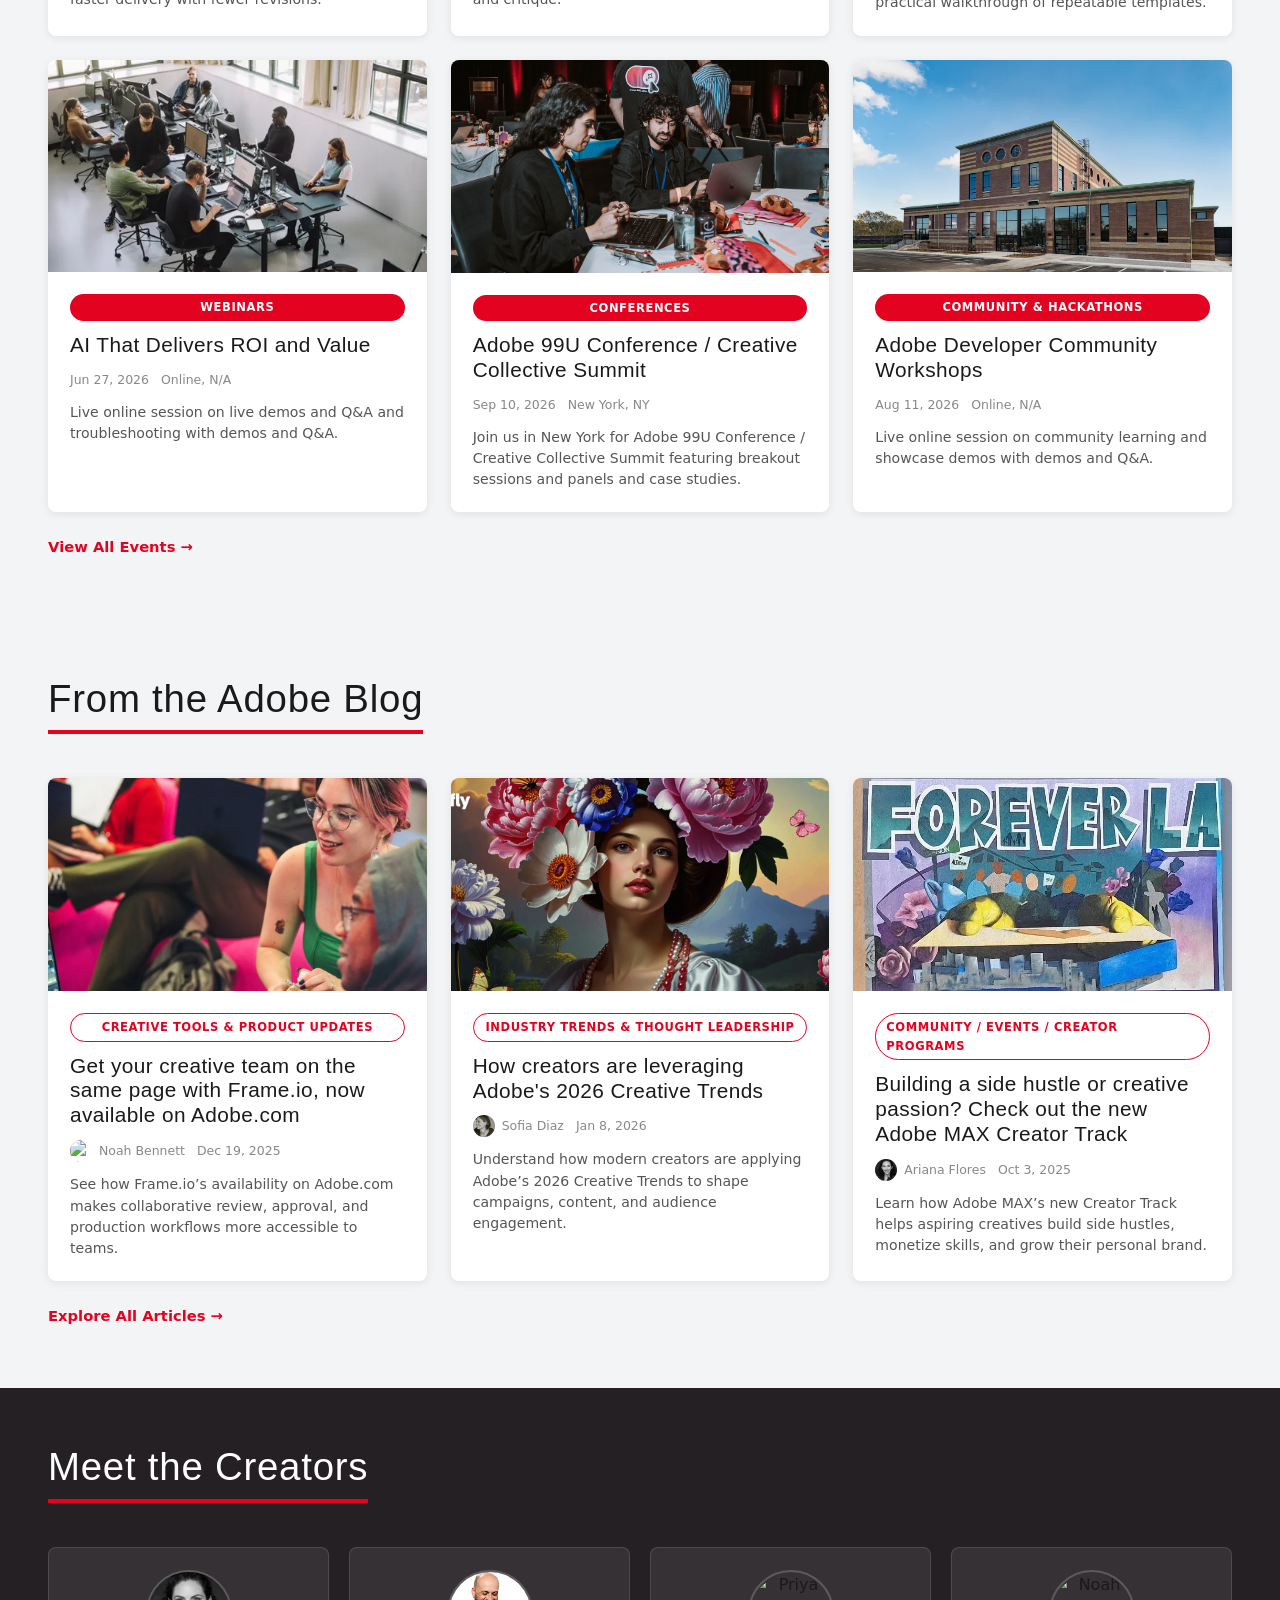
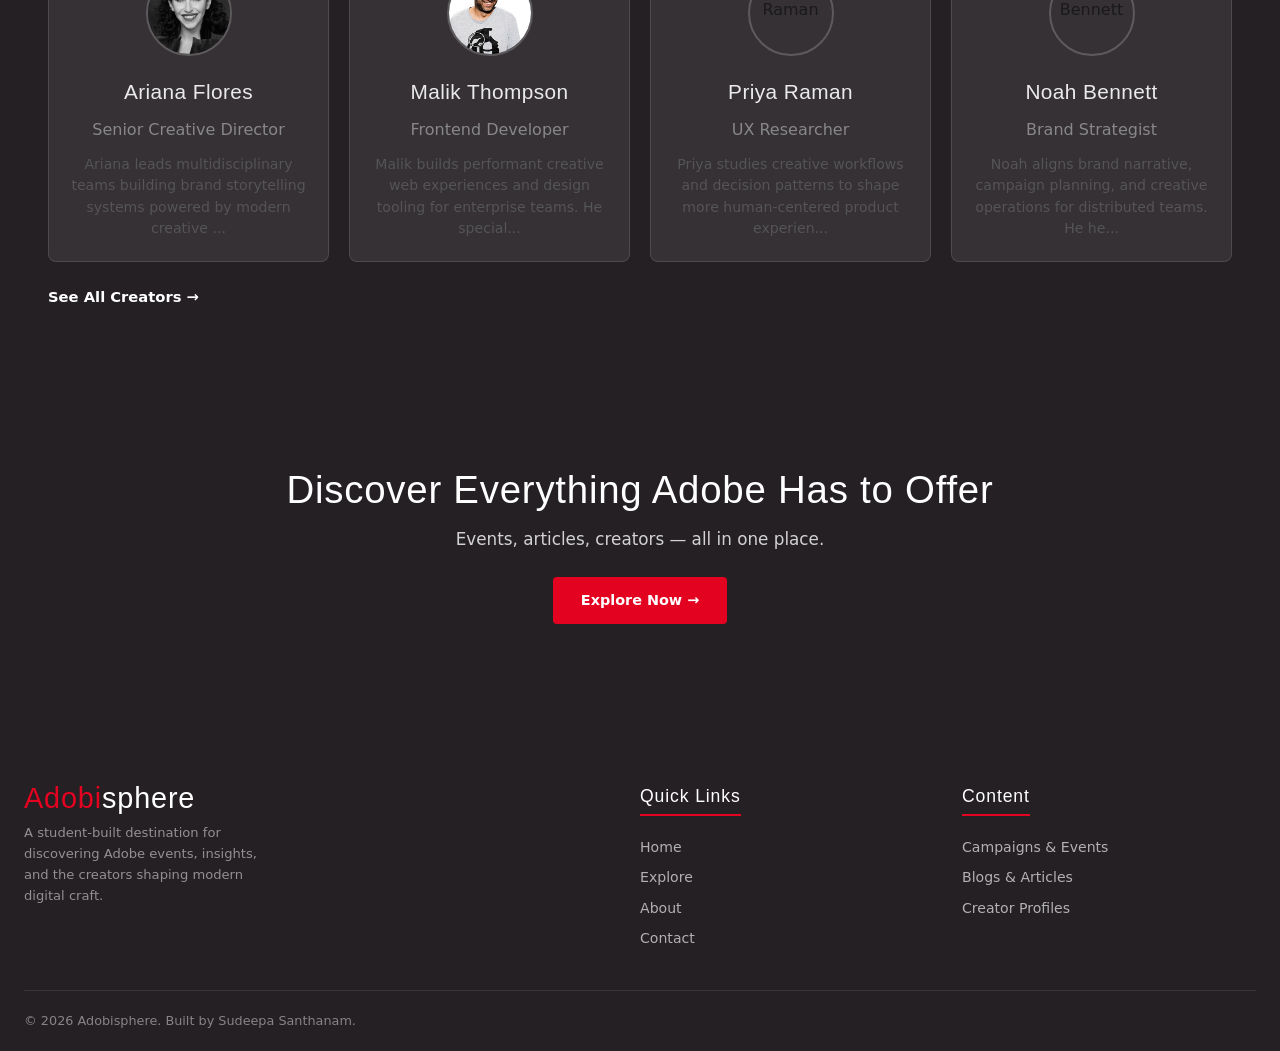
==== commit 7b277567: "removed duplicate search bar" ====
--- a/index.html
+++ b/index.html
@@ -83,40 +83,6 @@
       </div>
     </section>
 
-    <section id="search-section" class="section reveal">
-      <div class="container search-section__inner">
-        <h2 class="section-heading">Find What You Need Fast</h2>
-        <div class="search-input-wrap">
-          <input type="text" id="home-search" class="form-input" placeholder="Search events, blogs, creators..." aria-label="Search events blogs creators">
-          <button type="button" id="home-search-btn" class="search-submit" aria-label="Search">
-            <svg width="18" height="18" viewBox="0 0 24 24" fill="none" xmlns="http://www.w3.org/2000/svg" aria-hidden="true">
-              <circle cx="11" cy="11" r="7" stroke="currentColor" stroke-width="2"></circle>
-              <path d="M20 20L16.65 16.65" stroke="currentColor" stroke-width="2" stroke-linecap="round"></path>
-            </svg>
-          </button>
-        </div>
-        <div class="search-filters" role="group" aria-label="Search type filter">
-          <button type="button" class="search-chip active" data-type="all">All</button>
-          <button type="button" class="search-chip" data-type="events">Events</button>
-          <button type="button" class="search-chip" data-type="blogs">Blogs</button>
-          <button type="button" class="search-chip" data-type="creators">Creators</button>
-        </div>
-        <div class="search-category-wrap">
-          <label for="home-category" class="sr-only">Category</label>
-          <select id="home-category" class="form-input">
-            <option value="">All Categories</option>
-            <option value="AI & Technology">AI & Technology</option>
-            <option value="Creative Tools">Creative Tools</option>
-            <option value="Industry Trends">Industry Trends</option>
-            <option value="Community & Events">Community & Events</option>
-            <option value="Workshops">Workshops</option>
-            <option value="Webinars">Webinars</option>
-            <option value="Conferences">Conferences</option>
-          </select>
-        </div>
-      </div>
-    </section>
-
     <section id="cta-banner" class="reveal">
       <div class="container cta-banner__inner">
         <h2>Discover Everything Adobe Has to Offer</h2>
--- a/css/home.css
+++ b/css/home.css
@@ -243,75 +243,6 @@
   color: var(--neutral-light);
 }
 
-#search-section .search-section__inner {
-  max-width: 860px;
-  text-align: center;
-}
-
-.search-input-wrap {
-  position: relative;
-  margin: 18px auto 16px;
-}
-
-#home-search {
-  height: 56px;
-  border-radius: var(--radius-full);
-  padding: 12px 54px 12px 20px;
-  font-size: 1rem;
-  box-shadow: var(--shadow-sm);
-}
-
-.search-submit {
-  position: absolute;
-  top: 50%;
-  right: 10px;
-  transform: translateY(-50%);
-  width: 38px;
-  height: 38px;
-  border-radius: var(--radius-full);
-  border: 0;
-  background: var(--red-primary);
-  color: var(--white);
-  display: inline-flex;
-  align-items: center;
-  justify-content: center;
-  cursor: pointer;
-}
-
-.search-submit:hover {
-  background: var(--red-deep);
-}
-
-.search-filters {
-  display: flex;
-  justify-content: center;
-  gap: 8px;
-  flex-wrap: wrap;
-  margin-bottom: 12px;
-}
-
-.search-chip {
-  border: 1px solid var(--neutral-light);
-  background: var(--white);
-  color: var(--text-secondary);
-  padding: 6px 14px;
-  border-radius: var(--radius-full);
-  font-size: 0.82rem;
-  font-weight: 600;
-  cursor: pointer;
-}
-
-.search-chip.active,
-.search-chip:hover {
-  color: var(--red-primary);
-  border-color: var(--red-primary);
-}
-
-.search-category-wrap {
-  max-width: 280px;
-  margin: 0 auto;
-}
-
 #cta-banner {
   background: var(--bg-dark);
   color: var(--white);
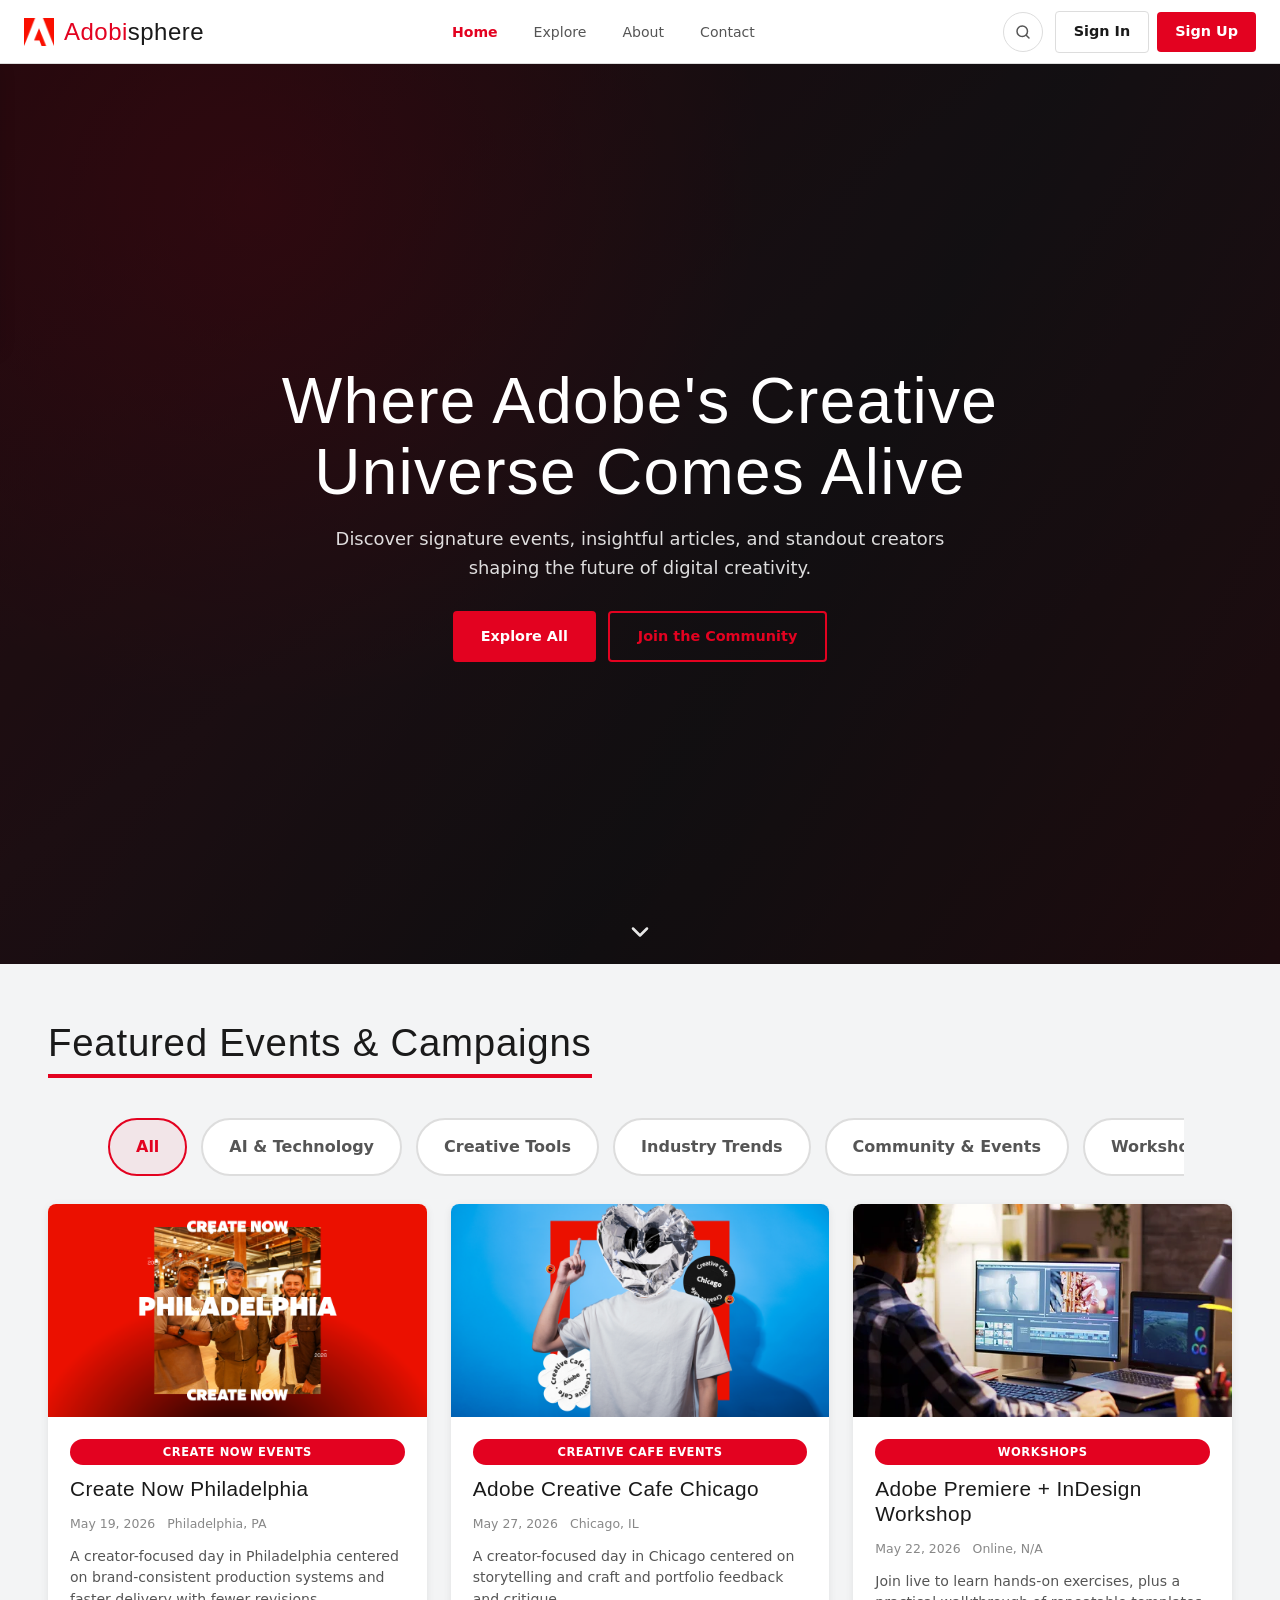
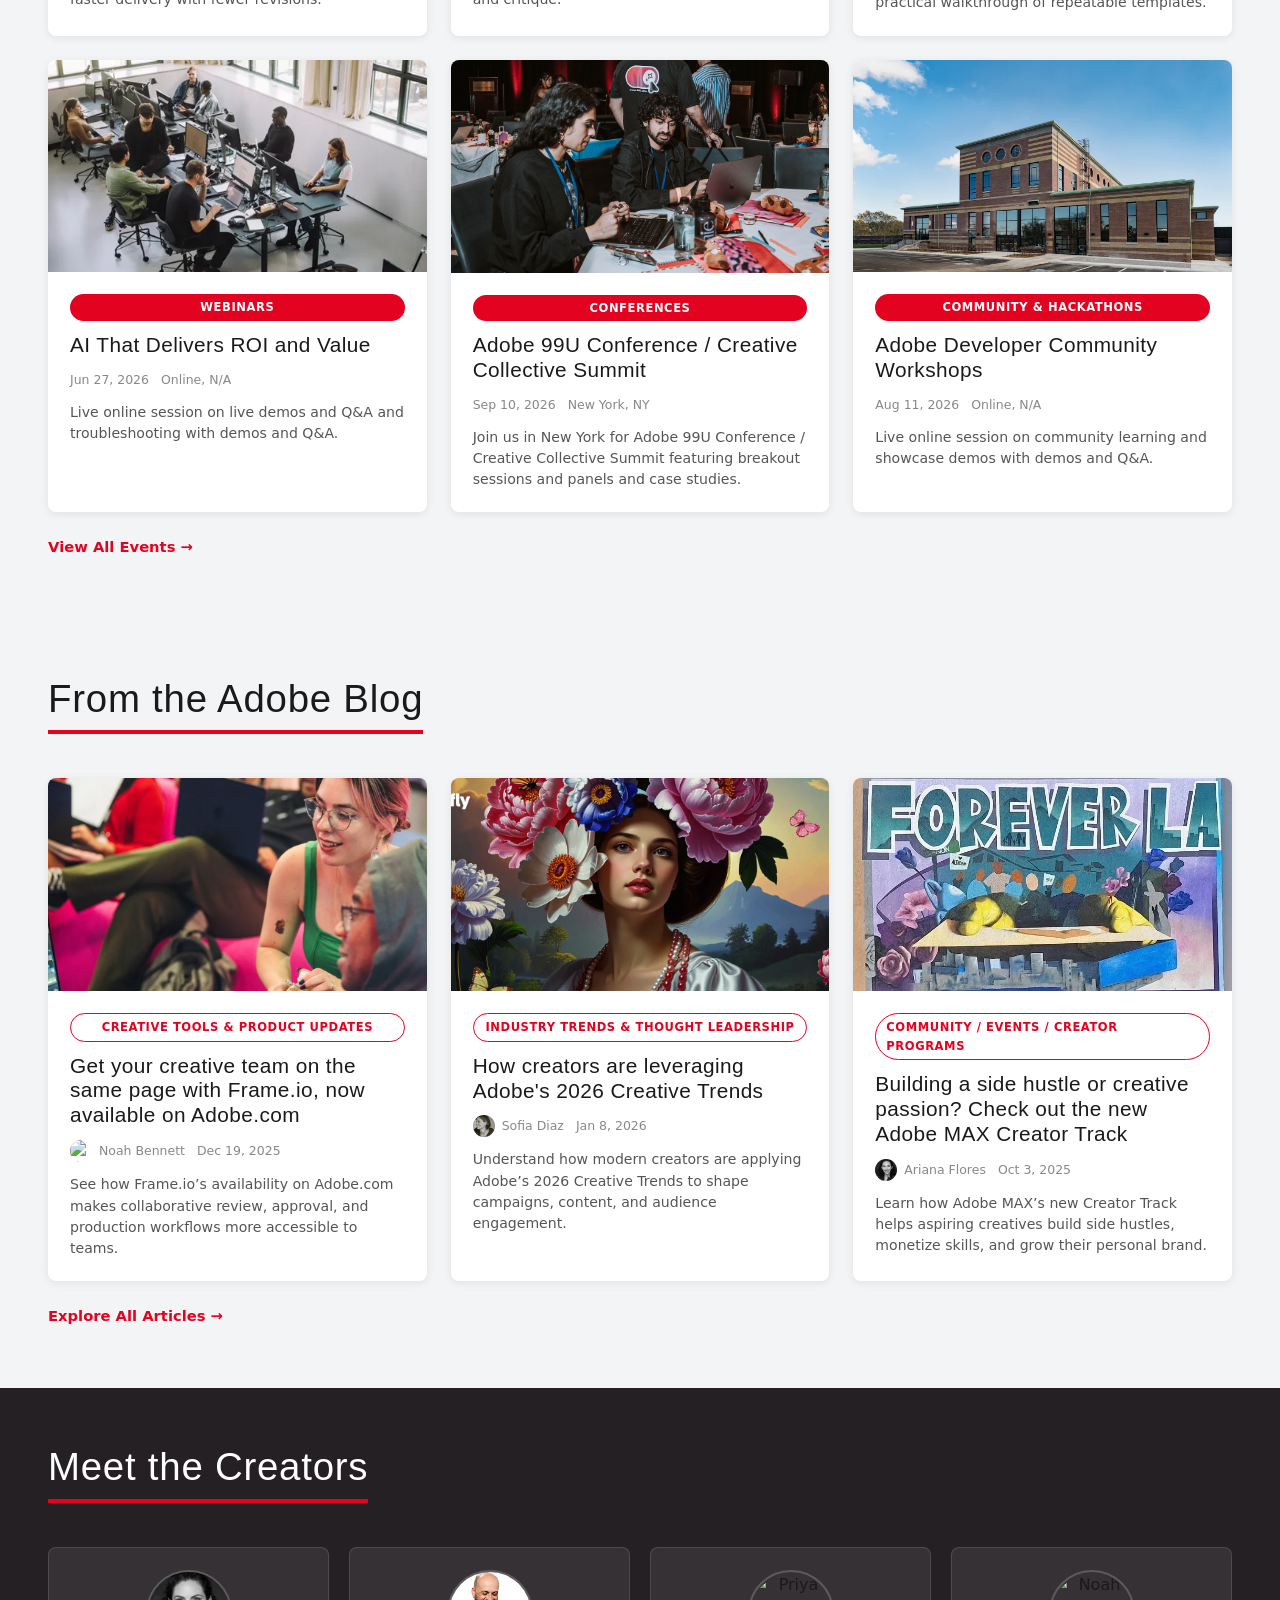
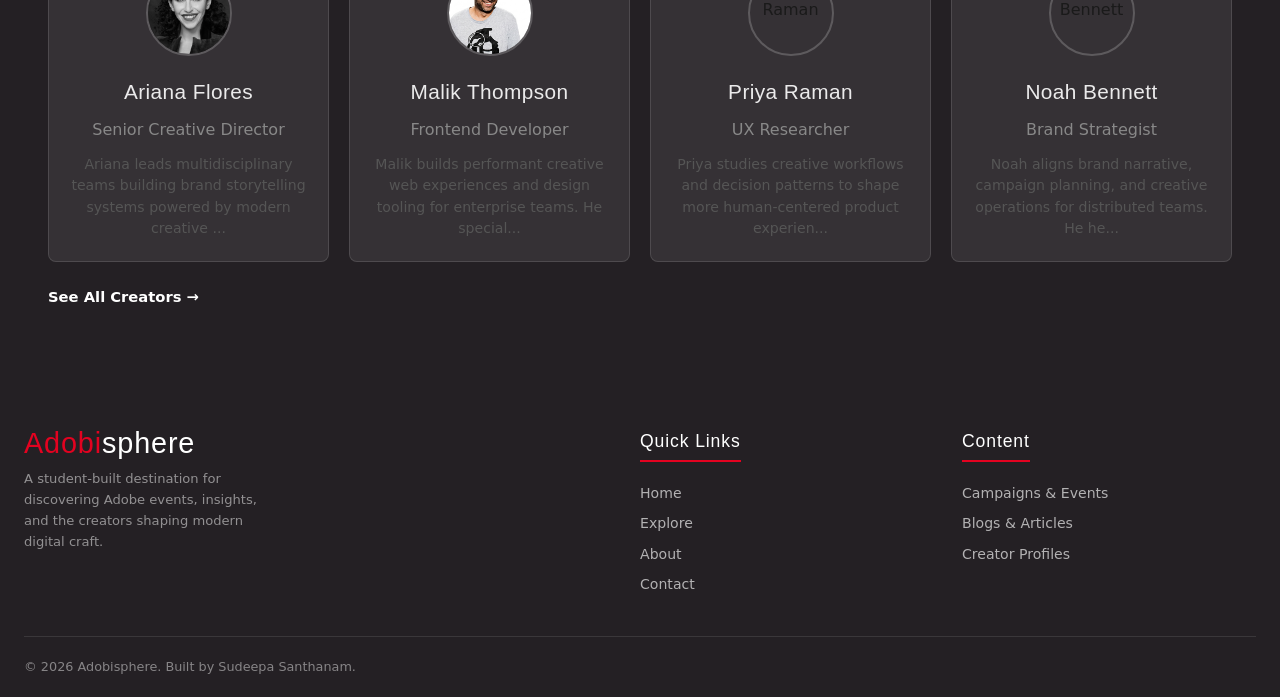
==== commit 7284a906: "removed duplicate CTA banner at the bottom of home page" ====
--- a/index.html
+++ b/index.html
@@ -82,14 +82,6 @@
         </div>
       </div>
     </section>
-
-    <section id="cta-banner" class="reveal">
-      <div class="container cta-banner__inner">
-        <h2>Discover Everything Adobe Has to Offer</h2>
-        <p>Events, articles, creators — all in one place.</p>
-        <a class="btn btn-primary" href="/pages/explore.html">Explore Now →</a>
-      </div>
-    </section>
   </main>
 
   <div id="footer-root"></div>
--- a/css/home.css
+++ b/css/home.css
@@ -243,23 +243,6 @@
   color: var(--neutral-light);
 }
 
-#cta-banner {
-  background: var(--bg-dark);
-  color: var(--white);
-  padding: 100px 24px;
-}
-
-.cta-banner__inner {
-  text-align: center;
-  max-width: 840px;
-}
-
-#cta-banner p {
-  margin: 14px auto 24px;
-  color: rgba(255, 255, 255, 0.8);
-  font-size: 1.05rem;
-}
-
 #featured-creators .empty-state {
   background: rgba(255, 255, 255, 0.08);
   color: rgba(255, 255, 255, 0.84);
@@ -290,8 +273,4 @@
   .hero__content p {
     font-size: 1rem;
   }
-
-  #cta-banner {
-    padding: 72px 20px;
-  }
-}
+}
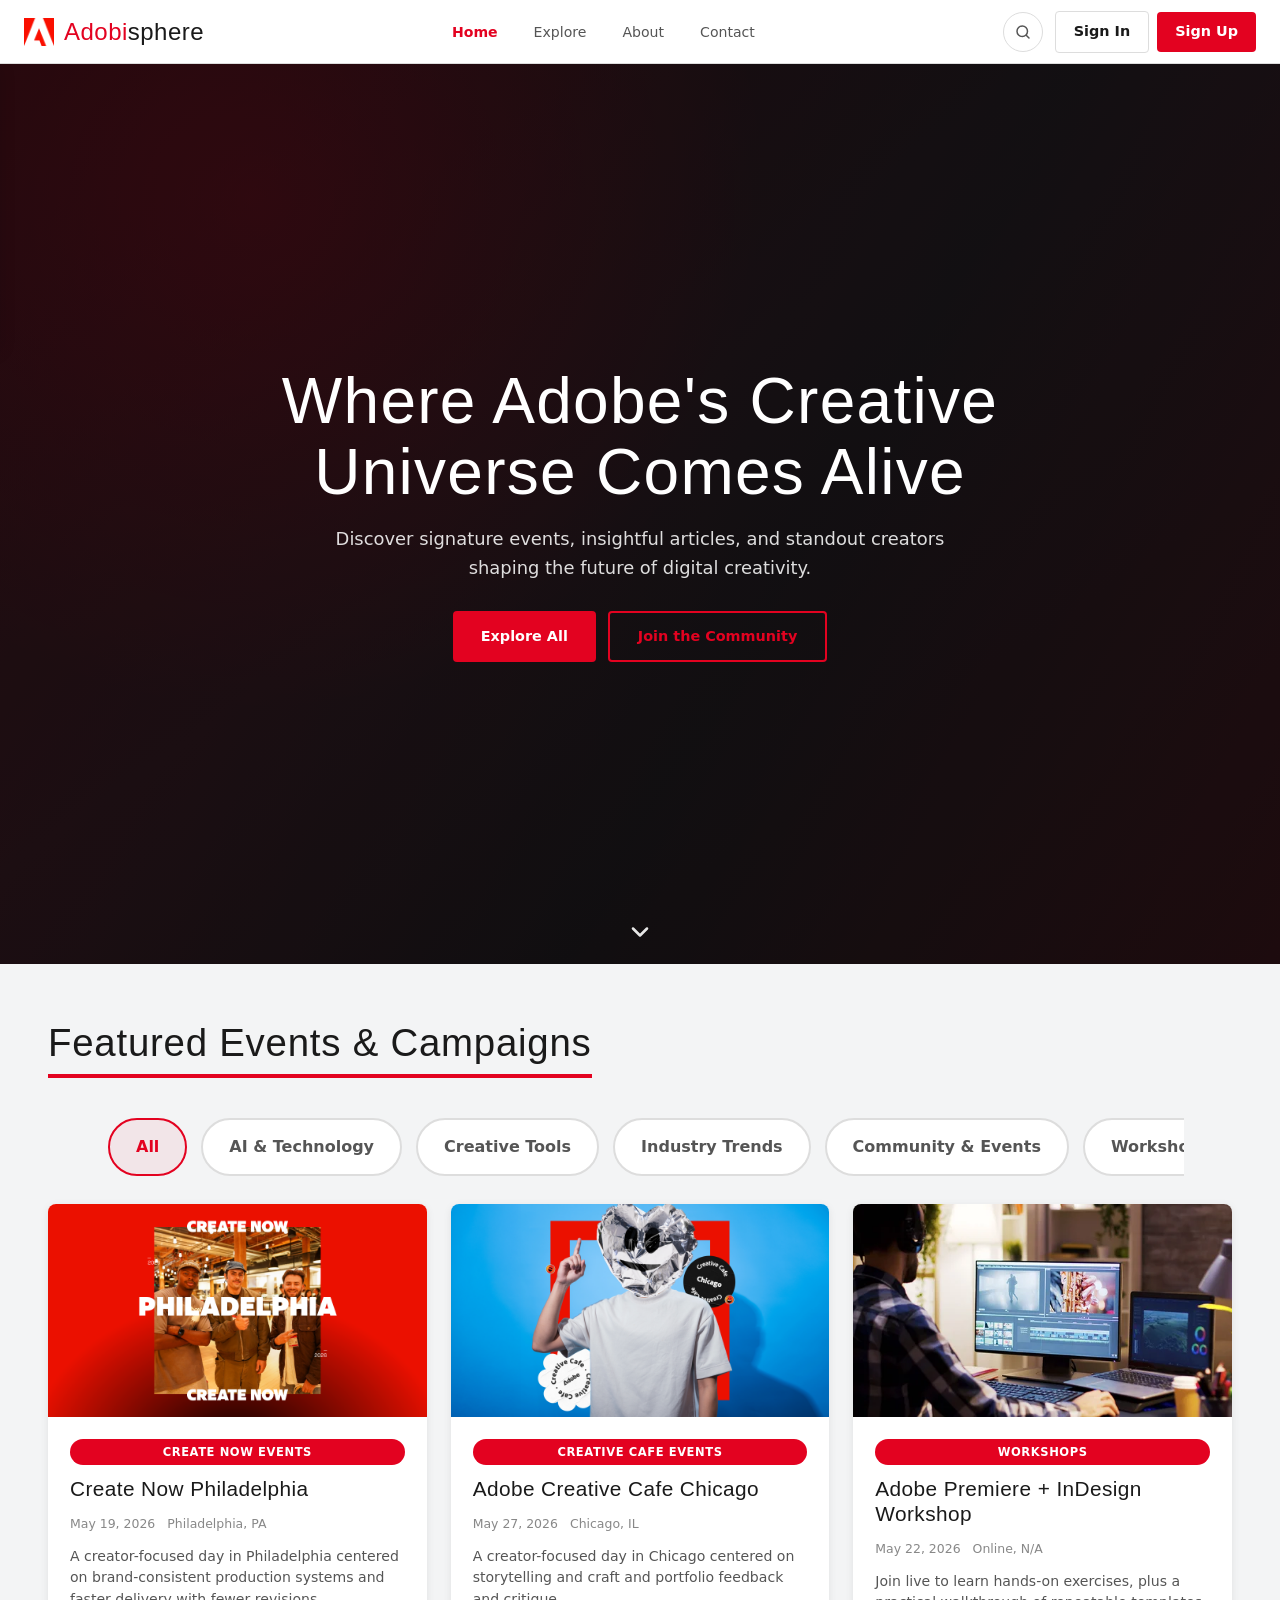
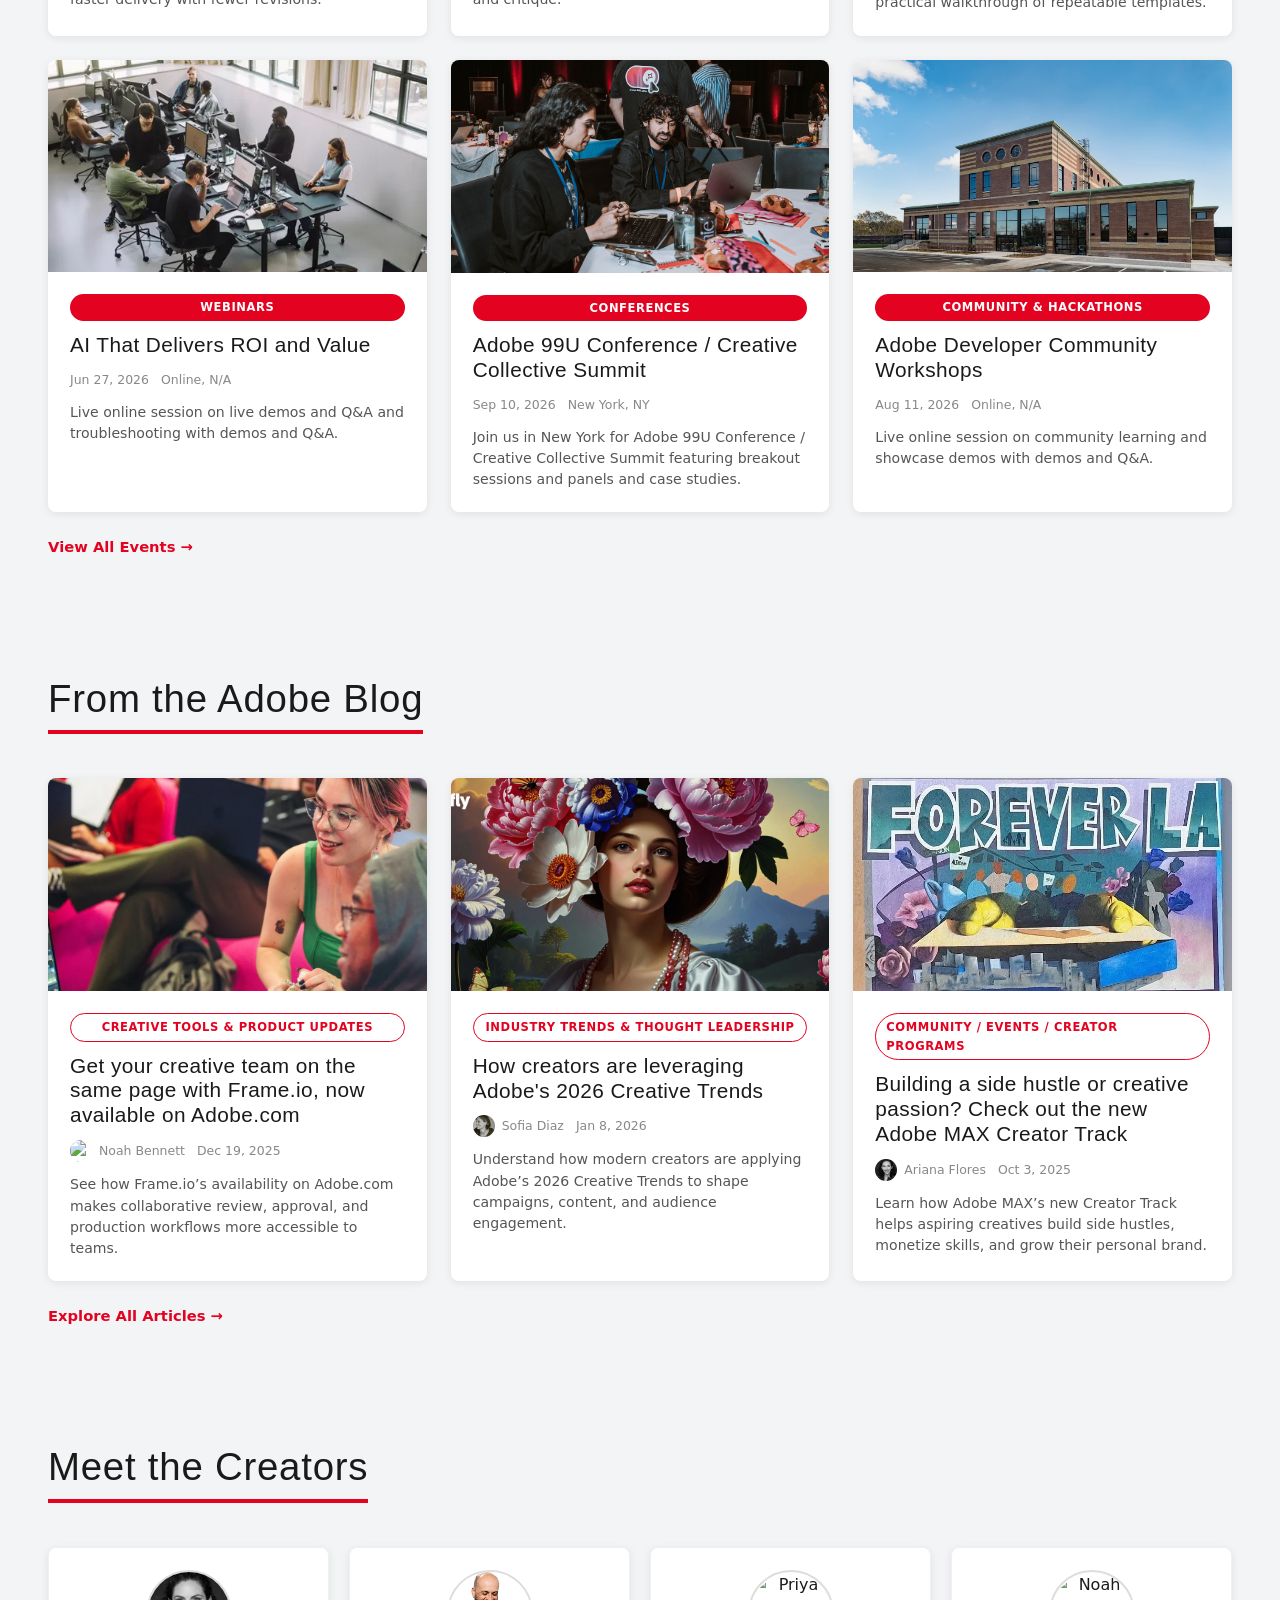
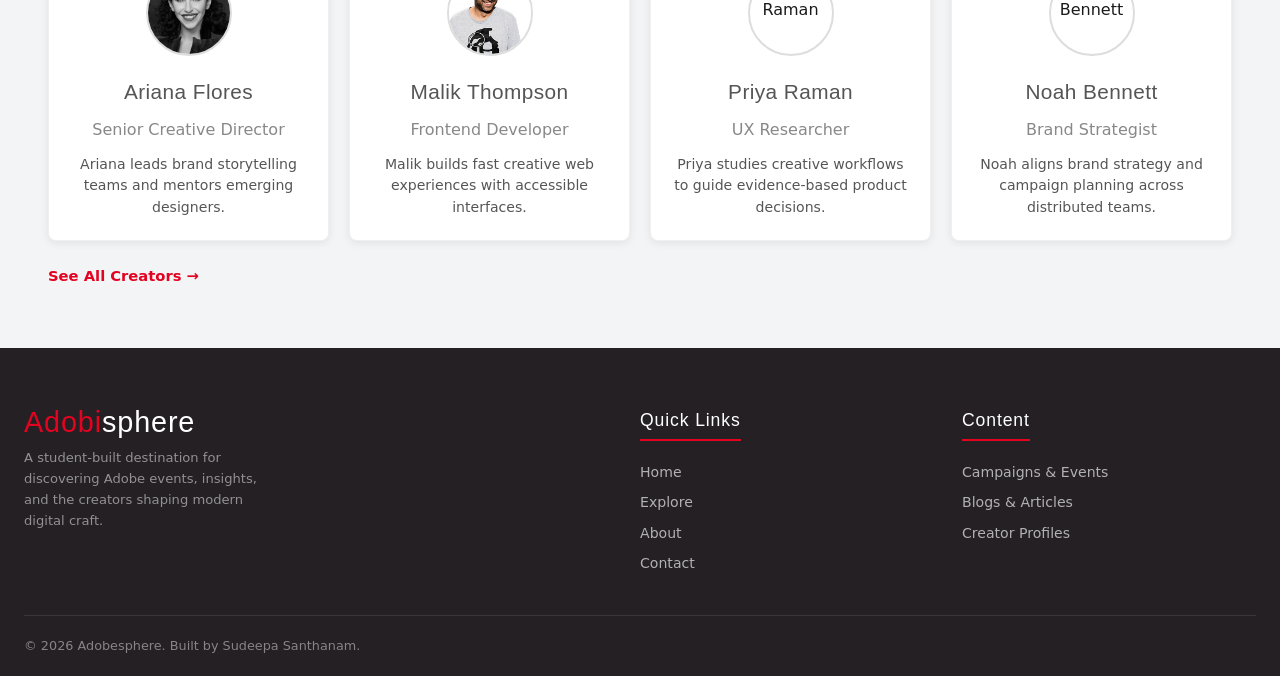
==== commit 95e5fe69: "Project-Wide Text Replacement" ====
--- a/index.html
+++ b/index.html
@@ -3,8 +3,8 @@
 <head>
   <meta charset="UTF-8">
   <meta name="viewport" content="width=device-width, initial-scale=1.0">
-  <meta name="description" content="Discover events, blogs, and creators across Adobe's creative ecosystem with Adobisphere.">
-  <title>Adobisphere — Creative Experience Platform</title>
+  <meta name="description" content="Discover events, blogs, and creators across Adobe's creative ecosystem with Adobesphere.">
+  <title>Adobesphere — Creative Experience Platform</title>
   <link rel="stylesheet" href="css/global.css">
   <link rel="stylesheet" href="css/navbar.css">
   <link rel="stylesheet" href="css/footer.css">
--- a/css/home.css
+++ b/css/home.css
@@ -170,26 +170,25 @@
 }
 
 #featured-creators {
-  background: var(--bg-dark);
+  background: var(--bg-off-white);
 }
 
 #featured-creators .section-heading {
-  color: var(--white);
+  color: var(--text-primary);
   border-bottom-color: var(--red-primary);
 }
 
 #featured-creators .section-link {
-  color: var(--white);
+  color: var(--red-primary);
 }
 
 #featured-creators .section-link:hover {
-  color: var(--neutral-light);
+  color: var(--red-deep);
 }
 
 #featured-creators .card {
-  background: rgba(255, 255, 255, 0.08);
-  border: 1px solid rgba(255, 255, 255, 0.12);
-  box-shadow: none;
+  background: var(--white);
+  border: 1px solid rgba(0, 0, 0, 0.06);
 }
 
 #featured-creators .card:hover {
@@ -200,28 +199,26 @@
 #featured-creators .creator-designation,
 #featured-creators .creator-bio,
 #featured-creators .card__meta {
-  color: rgba(255, 255, 255, 0.9);
-}
-
-/* Base creator card/avatar styles are in global.css.
-   Keep featured-creators-specific overrides scoped here. */
+  color: var(--text-secondary);
+}
+
 #featured-creators .creator-avatar {
   width: 86px;
   height: 86px;
-  border: 2px solid rgba(255, 255, 255, 0.2);
+  border: 2px solid var(--neutral-light);
   margin: 0 auto 12px;
 }
 
-.creator-designation {
+#featured-creators .creator-designation {
   font-size: 0.82rem;
-  color: rgba(255, 255, 255, 0.75);
+  color: var(--text-secondary);
   margin-bottom: 10px;
 }
 
-.creator-bio {
+#featured-creators .creator-bio {
   font-size: 0.86rem;
   line-height: 1.45;
-  color: rgba(255, 255, 255, 0.8);
+  color: var(--text-secondary);
   margin-bottom: 12px;
 }
 
@@ -233,19 +230,20 @@
   flex-wrap: wrap;
 }
 
-.creator-link {
-  color: var(--white);
+#featured-creators .creator-link {
+  color: var(--red-primary);
   font-size: 0.88rem;
   font-weight: 600;
 }
 
-.creator-link:hover {
-  color: var(--neutral-light);
+#featured-creators .creator-link:hover {
+  color: var(--red-deep);
 }
 
 #featured-creators .empty-state {
-  background: rgba(255, 255, 255, 0.08);
-  color: rgba(255, 255, 255, 0.84);
+  background: var(--white);
+  border: 1px solid var(--neutral-light);
+  color: var(--text-secondary);
 }
 
 @keyframes bounceChevron {
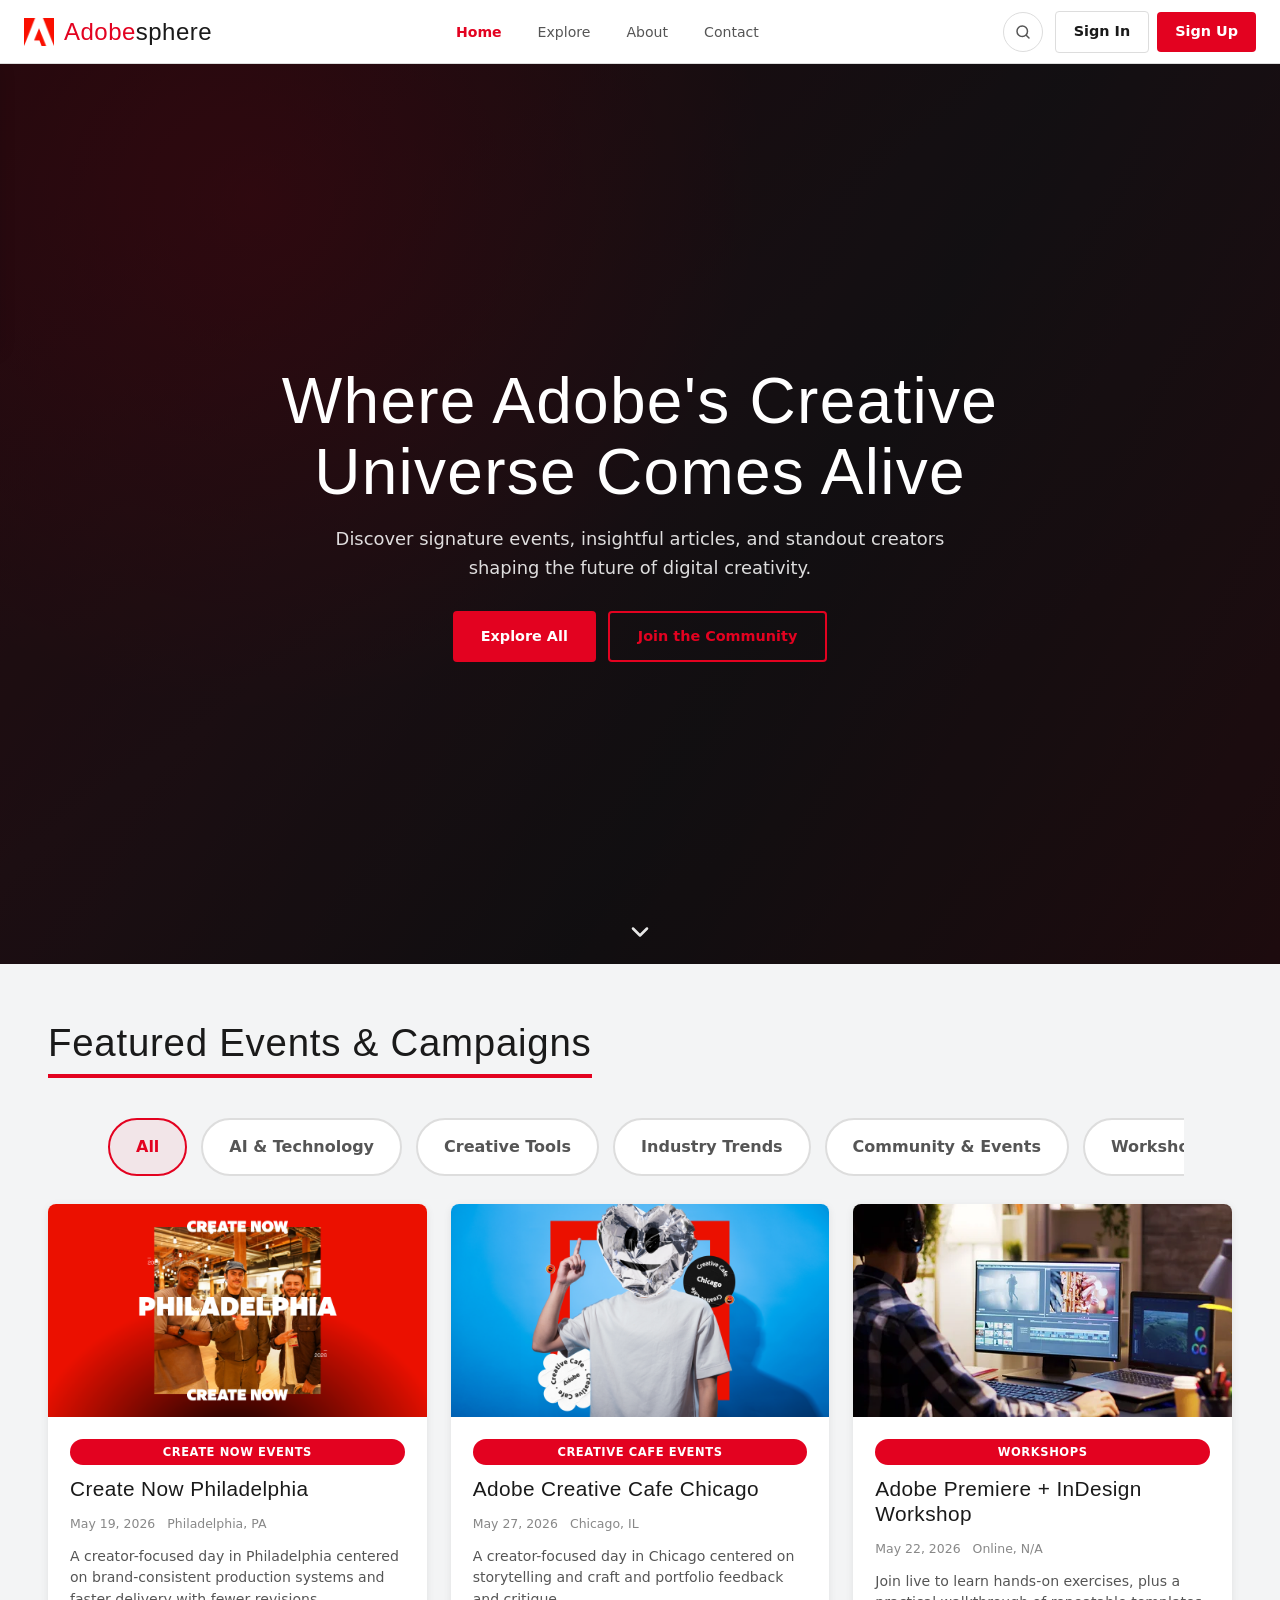
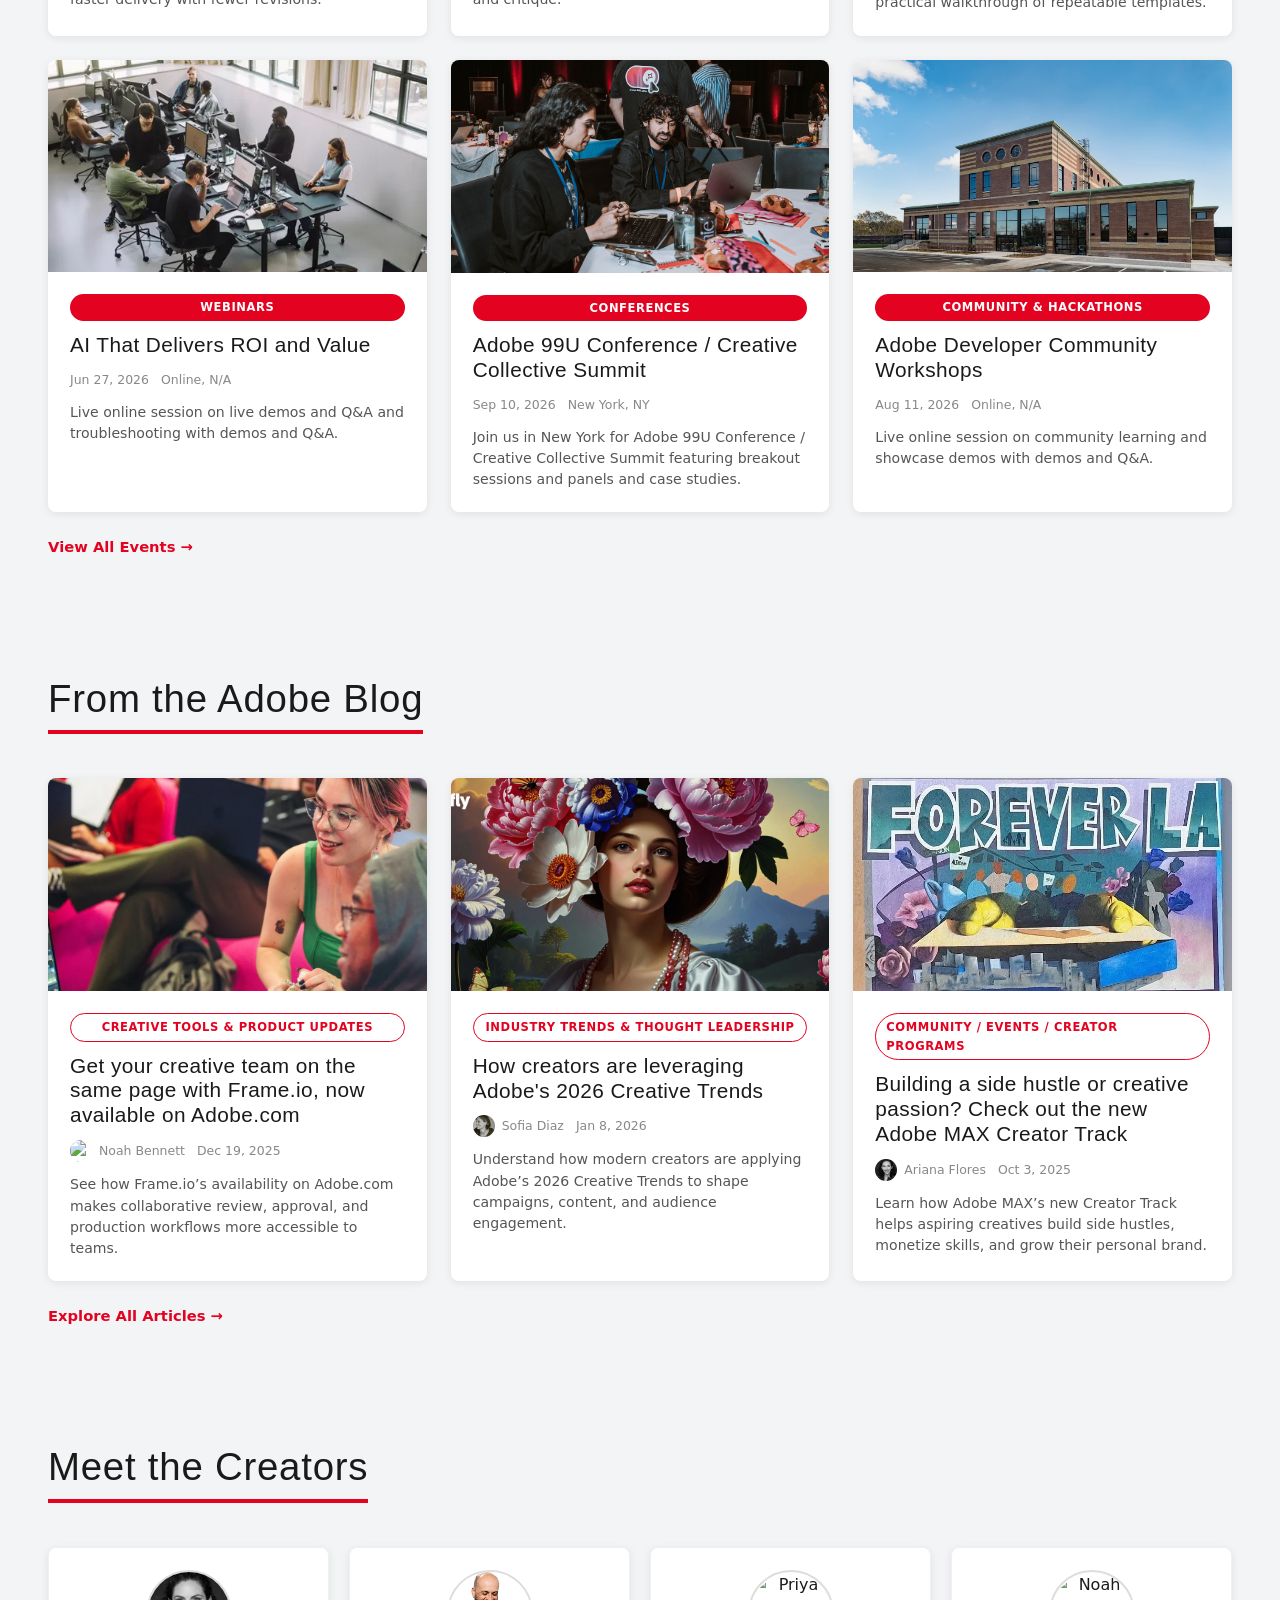
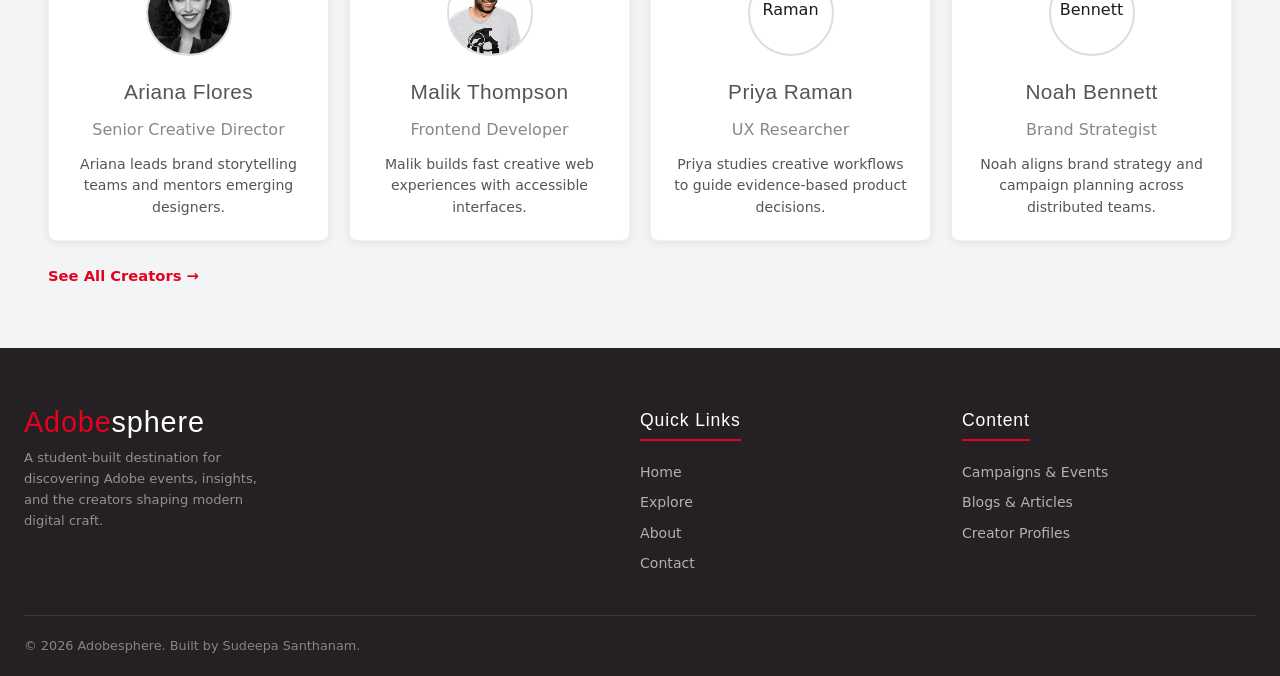
==== commit 1fb5cd4e: "Added favicon and social preview metadata across pages Co-authored-by: Copilot <copilot@github.com>" ====
--- a/index.html
+++ b/index.html
@@ -4,7 +4,19 @@
   <meta charset="UTF-8">
   <meta name="viewport" content="width=device-width, initial-scale=1.0">
   <meta name="description" content="Discover events, blogs, and creators across Adobe's creative ecosystem with Adobesphere.">
+  <meta property="og:type" content="website">
+  <meta property="og:site_name" content="Adobesphere">
+  <meta property="og:title" content="Adobesphere — Creative Experience Platform">
+  <meta property="og:description" content="Discover events, blogs, and creators across Adobe's creative ecosystem with Adobesphere.">
+  <meta property="og:url" content="https://adobesphere.netlify.app/">
+  <meta property="og:image" content="https://adobesphere.netlify.app/assets/images/events/event-card-fallback.jpg">
+  <meta property="og:image:alt" content="Adobesphere featured event preview image">
+  <meta name="twitter:card" content="summary_large_image">
+  <meta name="twitter:title" content="Adobesphere — Creative Experience Platform">
+  <meta name="twitter:description" content="Discover events, blogs, and creators across Adobe's creative ecosystem with Adobesphere.">
+  <meta name="twitter:image" content="https://adobesphere.netlify.app/assets/images/events/event-card-fallback.jpg">
   <title>Adobesphere — Creative Experience Platform</title>
+  <link rel="icon" type="image/png" href="assets/images/branding/adobe-ecosystem-wordmark.png">
   <link rel="stylesheet" href="css/global.css">
   <link rel="stylesheet" href="css/navbar.css">
   <link rel="stylesheet" href="css/footer.css">
